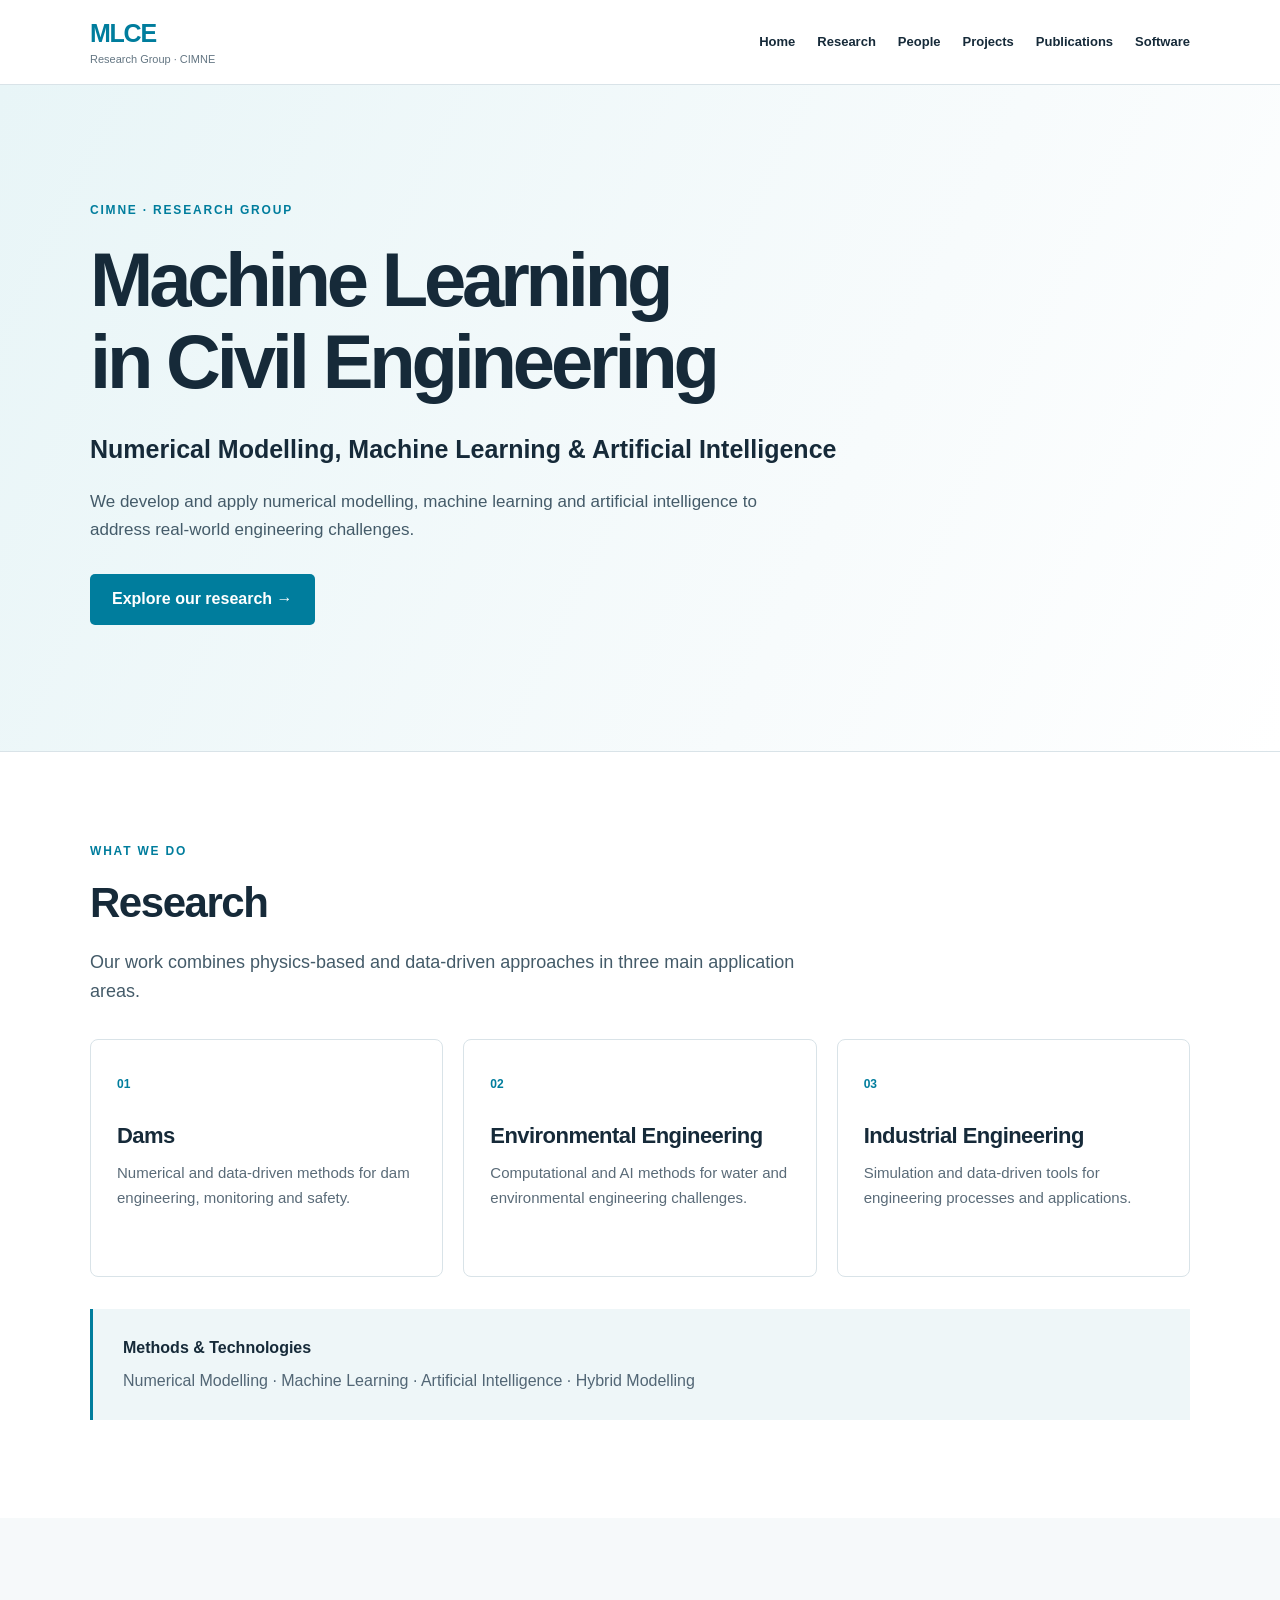
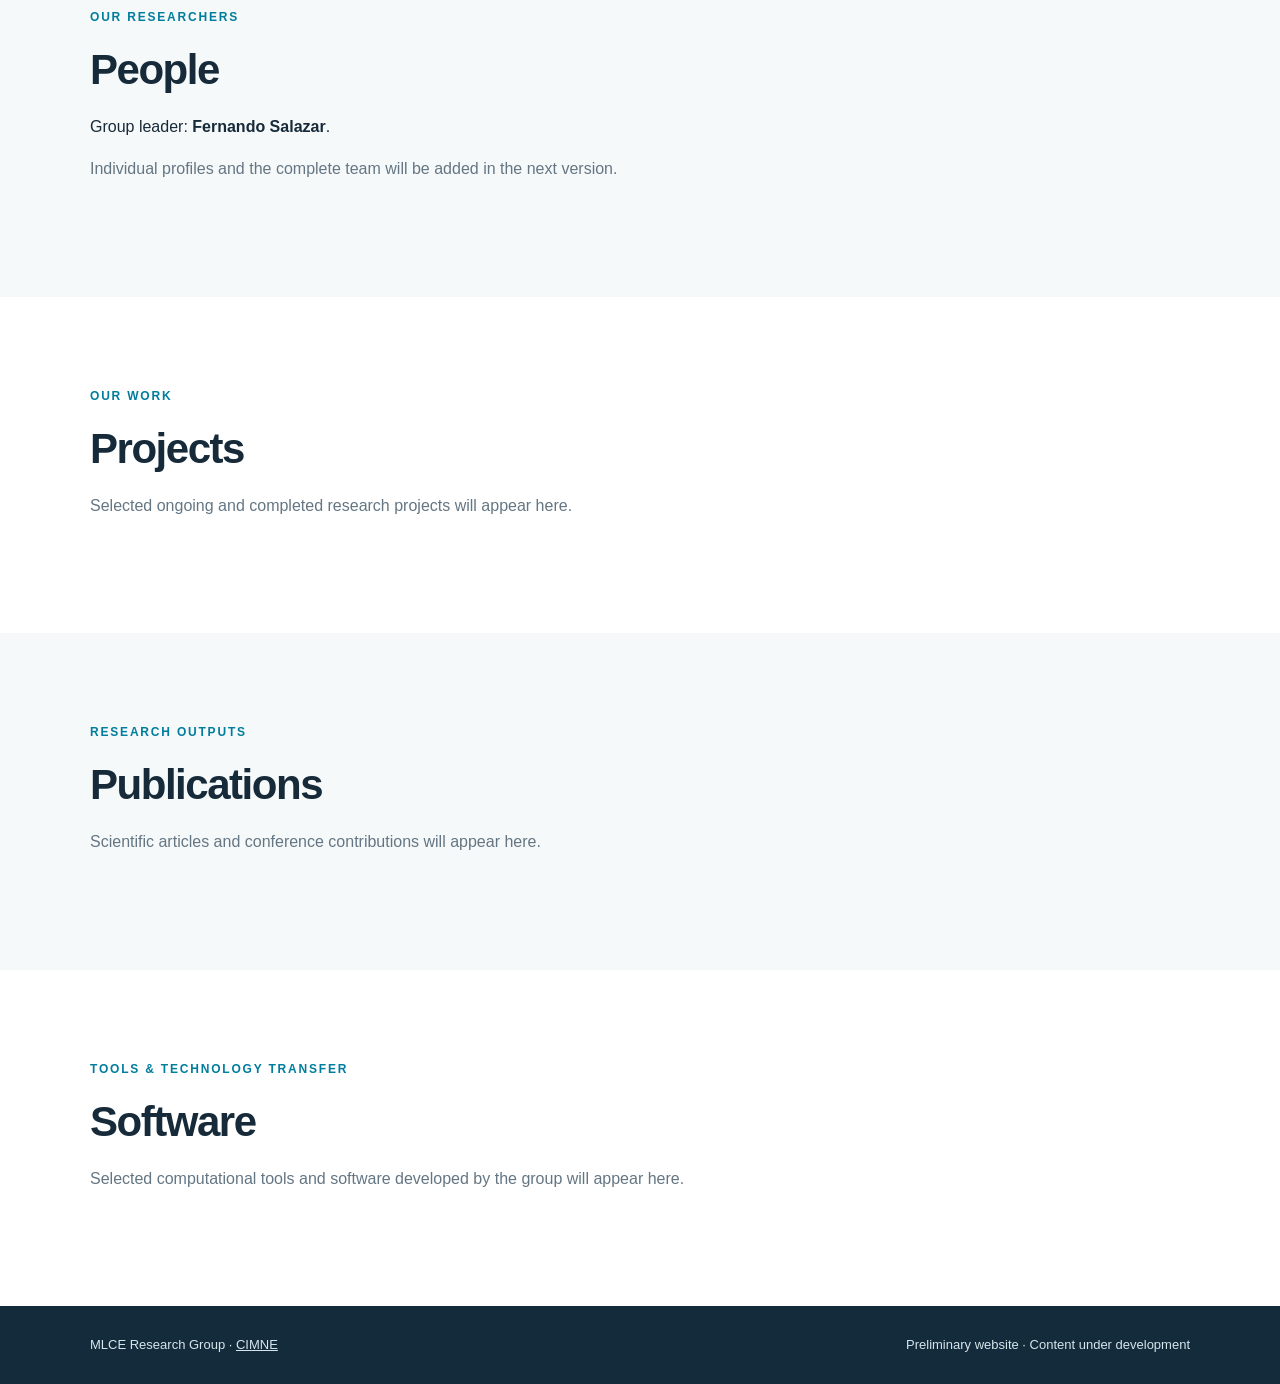
==== index.html @ 53f0e058 "Add files via upload" ====
<!DOCTYPE html>
<html lang="en">
<head>
  <meta charset="UTF-8">
  <meta name="viewport" content="width=device-width, initial-scale=1">
  <meta name="description" content="Machine Learning in Civil Engineering (MLCE) research group at CIMNE. Numerical Modelling, Machine Learning & Artificial Intelligence.">
  <title>MLCE | CIMNE Research Group</title>
  <link rel="stylesheet" href="styles.css">
</head>
<body>
  <header class="site-header">
    <div class="container header-inner">
      <a href="#home" class="brand" aria-label="MLCE home"><span class="brand-mark">MLCE</span><span class="brand-affiliation">Research Group · CIMNE</span></a>
      <nav aria-label="Main navigation">
        <a href="#home">Home</a><a href="#research">Research</a><a href="#people">People</a><a href="#projects">Projects</a><a href="#publications">Publications</a><a href="#software">Software</a>
      </nav>
    </div>
  </header>
  <main>
    <section class="hero" id="home">
      <div class="container">
        <p class="eyebrow">CIMNE · Research Group</p>
        <h1>Machine Learning<br>in Civil Engineering</h1>
        <p class="subtitle">Numerical Modelling, Machine Learning &amp; Artificial Intelligence</p>
        <p class="hero-description">We develop and apply numerical modelling, machine learning and artificial intelligence to address real-world engineering challenges.</p>
        <a class="cta" href="#research">Explore our research <span aria-hidden="true">→</span></a>
      </div>
    </section>
    <section id="research" class="section container">
      <p class="eyebrow">What we do</p>
      <h2>Research</h2>
      <p class="intro">Our work combines physics-based and data-driven approaches in three main application areas.</p>
      <div class="cards">
        <article class="card"><span class="card-number">01</span><h3>Dams</h3><p>Numerical and data-driven methods for dam engineering, monitoring and safety.</p></article>
        <article class="card"><span class="card-number">02</span><h3>Environmental Engineering</h3><p>Computational and AI methods for water and environmental engineering challenges.</p></article>
        <article class="card"><span class="card-number">03</span><h3>Industrial Engineering</h3><p>Simulation and data-driven tools for engineering processes and applications.</p></article>
      </div>
      <div class="methods"><strong>Methods &amp; Technologies</strong><p>Numerical Modelling · Machine Learning · Artificial Intelligence · Hybrid Modelling</p></div>
    </section>
    <section id="people" class="section section-alt"><div class="container"><p class="eyebrow">Our researchers</p><h2>People</h2><p>Group leader: <strong>Fernando Salazar</strong>.</p><p class="muted">Individual profiles and the complete team will be added in the next version.</p></div></section>
    <section id="projects" class="section container"><p class="eyebrow">Our work</p><h2>Projects</h2><p class="muted">Selected ongoing and completed research projects will appear here.</p></section>
    <section id="publications" class="section section-alt"><div class="container"><p class="eyebrow">Research outputs</p><h2>Publications</h2><p class="muted">Scientific articles and conference contributions will appear here.</p></div></section>
    <section id="software" class="section container"><p class="eyebrow">Tools &amp; technology transfer</p><h2>Software</h2><p class="muted">Selected computational tools and software developed by the group will appear here.</p></section>
  </main>
  <footer class="footer"><div class="container footer-inner"><span>MLCE Research Group · <a href="https://cimne.com/" target="_blank" rel="noopener noreferrer">CIMNE</a></span><span>Preliminary website · Content under development</span></div></footer>
</body>
</html>
---- styles.css ----
:root{--ink:#162a39;--muted:#647683;--blue:#007d9d;--pale:#eef6f8;--line:#d9e3e8;--max:1100px}*{box-sizing:border-box}html{scroll-behavior:smooth}body{margin:0;font-family:Inter,Arial,Helvetica,sans-serif;line-height:1.65;color:var(--ink);background:#fff}a{color:inherit}.container{width:min(var(--max),calc(100% - 48px));margin:auto}.site-header{background:white;border-bottom:1px solid var(--line);position:sticky;top:0;z-index:10}.header-inner{min-height:84px;display:flex;align-items:center;justify-content:space-between;gap:26px}.brand{text-decoration:none;display:flex;flex-direction:column;line-height:1.2}.brand-mark{font-size:25px;font-weight:800;letter-spacing:-.05em;color:var(--blue)}.brand-affiliation{font-size:11px;color:var(--muted);margin-top:5px}nav{display:flex;flex-wrap:wrap;gap:22px}nav a{text-decoration:none;font-weight:600;font-size:13px}nav a:hover,.footer a:hover{color:var(--blue)}.hero{padding:116px 0 126px;background:linear-gradient(115deg,#e8f5f7 0%,#f7fbfc 65%,#fff 100%);border-bottom:1px solid var(--line)}.eyebrow{font-size:12px;letter-spacing:.15em;text-transform:uppercase;font-weight:800;color:var(--blue);margin:0 0 18px}.hero h1{font-size:clamp(40px,6vw,76px);line-height:1.08;letter-spacing:-.055em;max-width:850px;margin:0 0 26px}.subtitle{font-size:clamp(19px,2.5vw,25px);font-weight:650;max-width:900px;margin:0 0 18px}.hero-description{color:#445b69;font-size:17px;max-width:720px;margin:0 0 30px}.cta{display:inline-block;color:white;background:var(--blue);padding:12px 22px;border-radius:5px;text-decoration:none;font-weight:700}.cta:hover{background:#00637d}.section{padding-top:90px;padding-bottom:98px;scroll-margin-top:90px}.section-alt{background:#f6f9fa;scroll-margin-top:90px}.section h2{font-size:clamp(30px,4vw,42px);line-height:1.15;letter-spacing:-.035em;margin:0 0 20px}.intro{max-width:720px;font-size:18px;color:#445b69;margin-bottom:32px}.cards{display:grid;grid-template-columns:repeat(3,minmax(0,1fr));gap:20px}.card{border:1px solid var(--line);border-radius:8px;padding:30px 26px;background:#fff;min-height:238px}.card-number{font-weight:750;font-size:12px;color:var(--blue)}.card h3{font-size:22px;letter-spacing:-.025em;line-height:1.2;margin:26px 0 12px}.card p{font-size:15px;color:#5a6b78;margin:0}.methods{padding:26px 30px;background:var(--pale);border-left:3px solid var(--blue);margin-top:32px}.methods p{color:#526675;margin:6px 0 0}.muted{color:var(--muted)}.footer{background:#142b3b;color:#d5e5ec;padding:28px 0;font-size:13px}.footer-inner{display:flex;justify-content:space-between;gap:15px;flex-wrap:wrap}.footer a{color:inherit}@media(max-width:760px){.header-inner{padding:15px 0;align-items:flex-start;flex-direction:column}nav{gap:12px 18px}.hero{padding:80px 0}.cards{grid-template-columns:1fr}.card{min-height:auto}.section{padding-top:70px;padding-bottom:75px}}
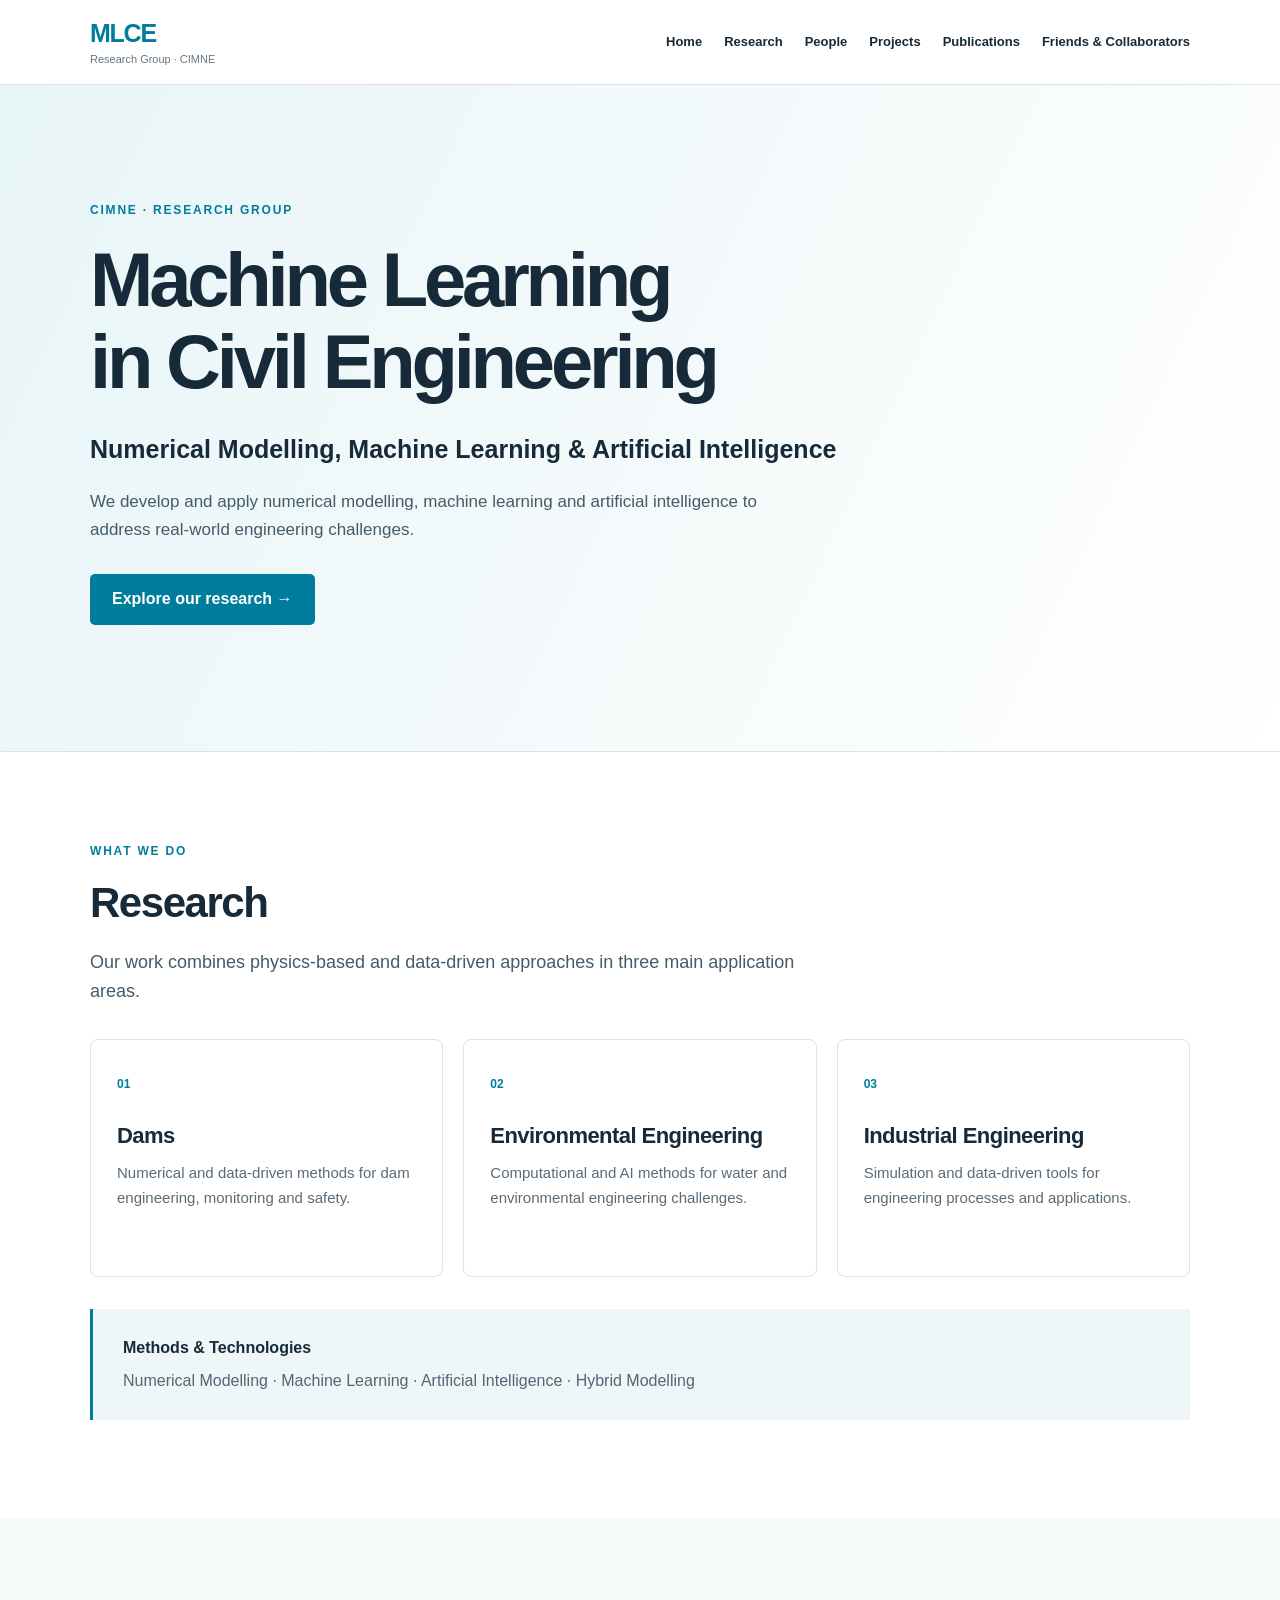
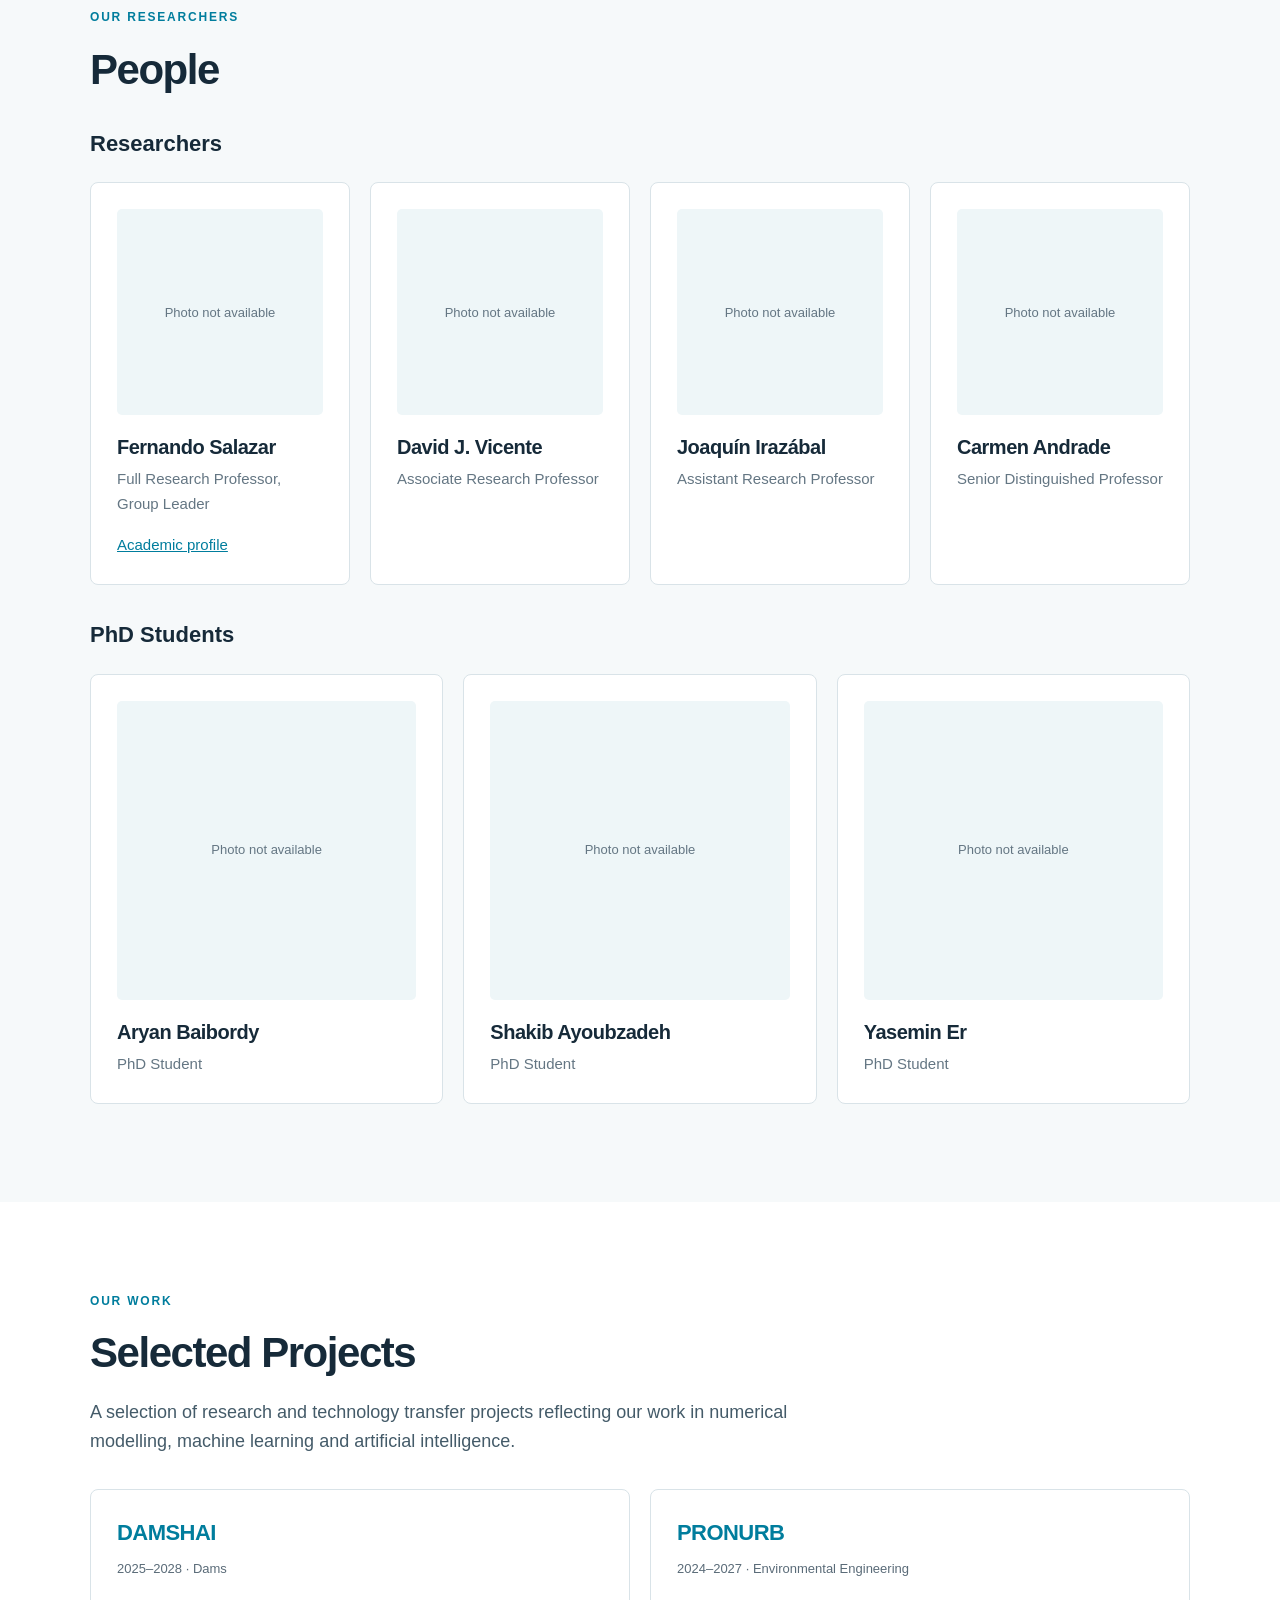
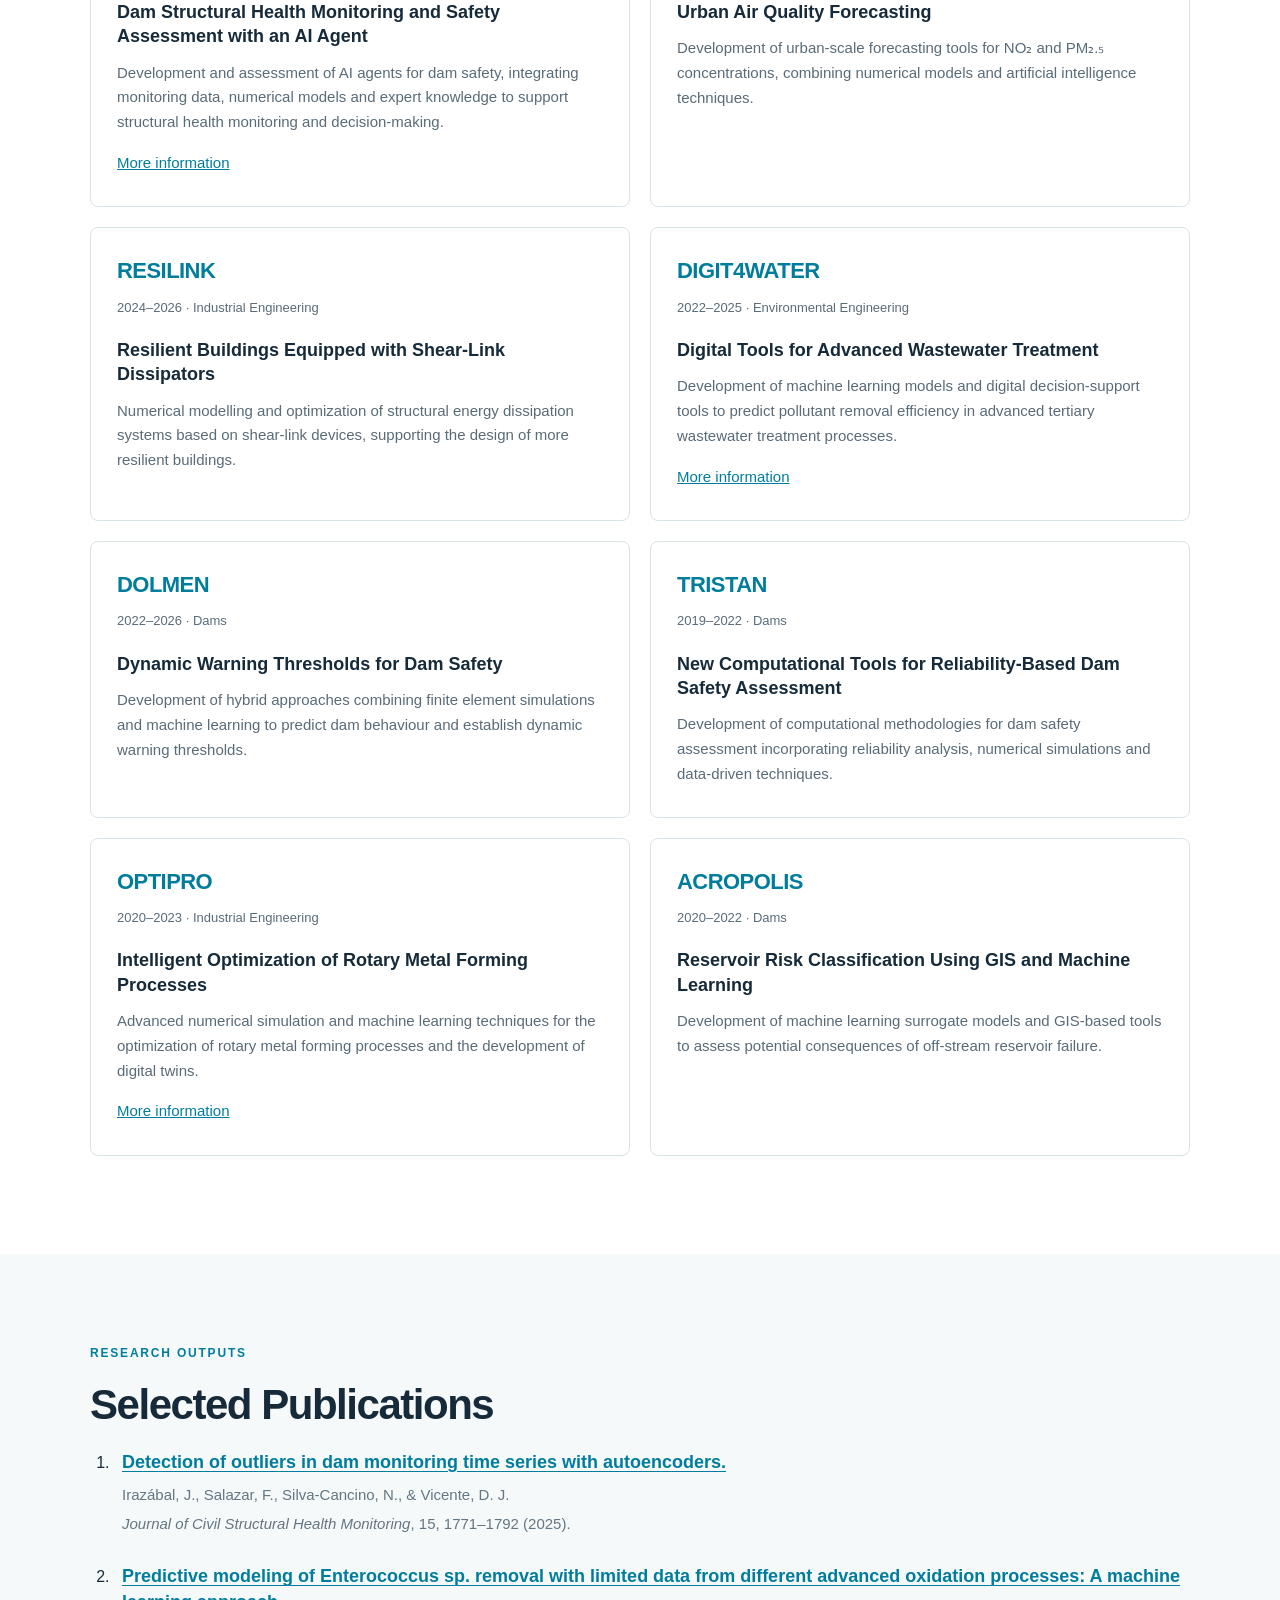
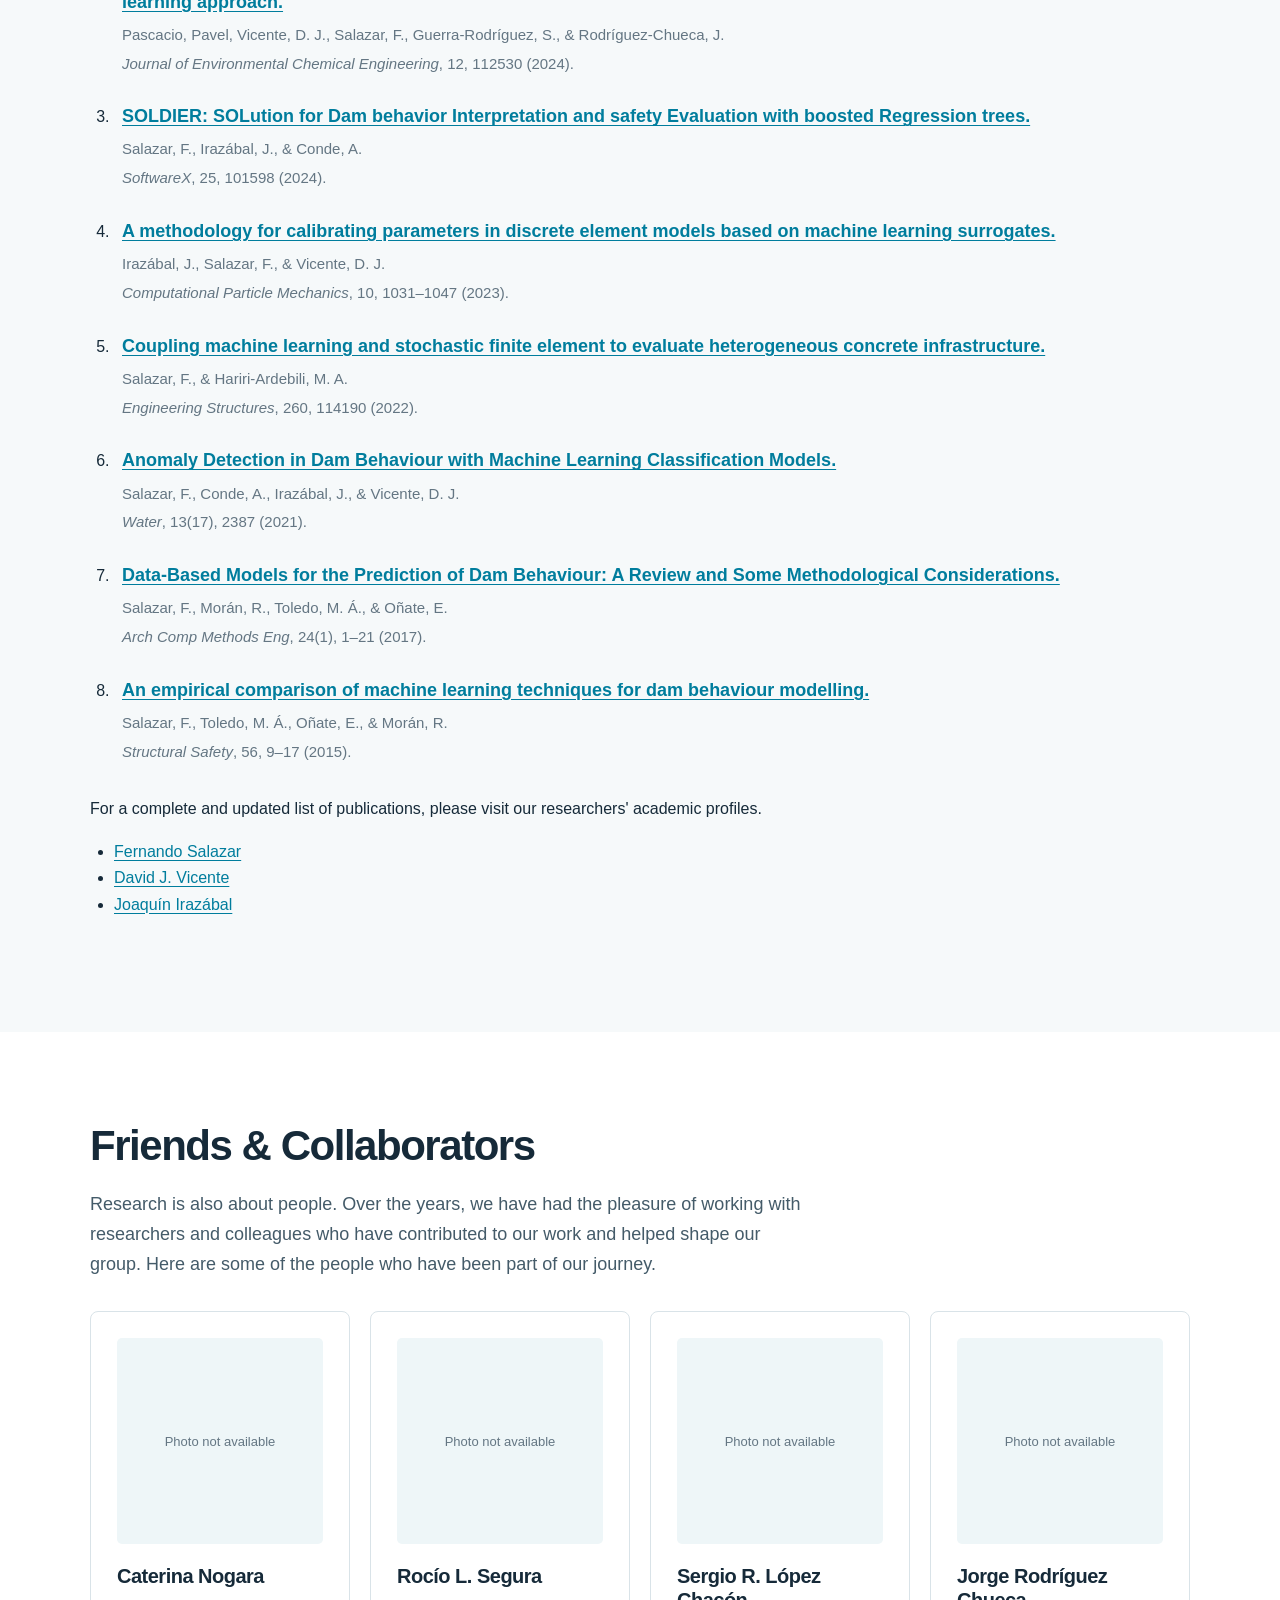
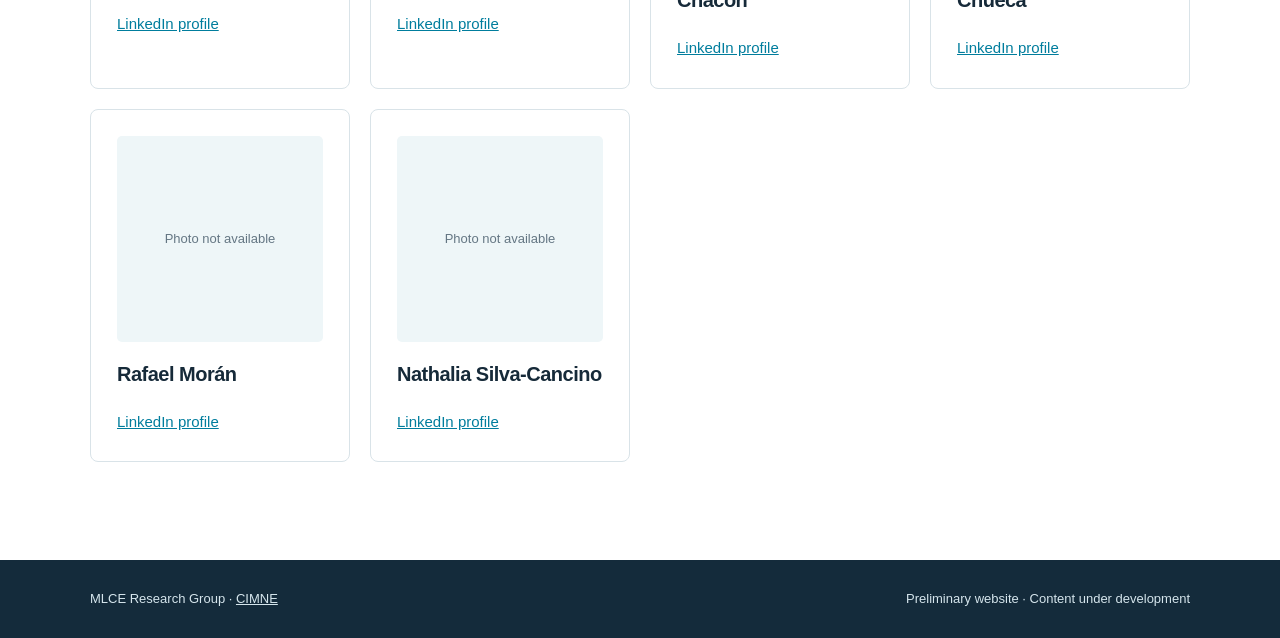
==== commit 1aca736d: "Update MLCE website content and accessibility" ====
--- a/index.html
+++ b/index.html
@@ -1,47 +1,270 @@
 <!DOCTYPE html>
 <html lang="en">
-<head>
-  <meta charset="UTF-8">
-  <meta name="viewport" content="width=device-width, initial-scale=1">
-  <meta name="description" content="Machine Learning in Civil Engineering (MLCE) research group at CIMNE. Numerical Modelling, Machine Learning & Artificial Intelligence.">
-  <title>MLCE | CIMNE Research Group</title>
-  <link rel="stylesheet" href="styles.css">
-</head>
-<body>
-  <header class="site-header">
-    <div class="container header-inner">
-      <a href="#home" class="brand" aria-label="MLCE home"><span class="brand-mark">MLCE</span><span class="brand-affiliation">Research Group · CIMNE</span></a>
-      <nav aria-label="Main navigation">
-        <a href="#home">Home</a><a href="#research">Research</a><a href="#people">People</a><a href="#projects">Projects</a><a href="#publications">Publications</a><a href="#software">Software</a>
-      </nav>
-    </div>
-  </header>
-  <main>
-    <section class="hero" id="home">
-      <div class="container">
-        <p class="eyebrow">CIMNE · Research Group</p>
-        <h1>Machine Learning<br>in Civil Engineering</h1>
-        <p class="subtitle">Numerical Modelling, Machine Learning &amp; Artificial Intelligence</p>
-        <p class="hero-description">We develop and apply numerical modelling, machine learning and artificial intelligence to address real-world engineering challenges.</p>
-        <a class="cta" href="#research">Explore our research <span aria-hidden="true">→</span></a>
+  <head>
+    <meta charset="UTF-8">
+    <meta name="viewport" content="width=device-width, initial-scale=1">
+    <meta name="description" content="Machine Learning in Civil Engineering (MLCE) research group at CIMNE. Numerical Modelling, Machine Learning & Artificial Intelligence.">
+    <title>MLCE | CIMNE Research Group</title>
+    <link rel="stylesheet" href="styles.css">
+  </head>
+  <body>
+    <a class="skip-link" href="#main-content">Skip to content</a>
+    <header class="site-header">
+      <div class="container header-inner">
+        <a href="#home" class="brand" aria-label="MLCE home">
+          <span class="brand-mark">MLCE</span>
+          <span class="brand-affiliation">Research Group · CIMNE</span></a>
+        <nav aria-label="Main navigation">
+          <a href="#home">Home</a>
+          <a href="#research">Research</a>
+          <a href="#people">People</a>
+          <a href="#projects">Projects</a>
+          <a href="#publications">Publications</a>
+          <a href="#friends">Friends &amp; Collaborators</a>
+        </nav>
       </div>
-    </section>
-    <section id="research" class="section container">
-      <p class="eyebrow">What we do</p>
-      <h2>Research</h2>
-      <p class="intro">Our work combines physics-based and data-driven approaches in three main application areas.</p>
-      <div class="cards">
-        <article class="card"><span class="card-number">01</span><h3>Dams</h3><p>Numerical and data-driven methods for dam engineering, monitoring and safety.</p></article>
-        <article class="card"><span class="card-number">02</span><h3>Environmental Engineering</h3><p>Computational and AI methods for water and environmental engineering challenges.</p></article>
-        <article class="card"><span class="card-number">03</span><h3>Industrial Engineering</h3><p>Simulation and data-driven tools for engineering processes and applications.</p></article>
+    </header>
+    <main id="main-content" tabindex="-1">
+      <section class="hero" id="home">
+        <div class="container">
+          <p class="eyebrow">CIMNE · Research Group</p>
+          <h1>Machine Learning<br>in Civil Engineering</h1>
+          <p class="subtitle">Numerical Modelling, Machine Learning &amp; Artificial Intelligence</p>
+          <p class="hero-description">We develop and apply numerical modelling, machine learning and artificial intelligence to address real-world engineering challenges.</p>
+          <a class="cta" href="#research">Explore our research <span aria-hidden="true">→</span></a>
+        </div>
+      </section>
+      <section id="research" class="section container">
+        <p class="eyebrow">What we do</p>
+        <h2>Research</h2>
+        <p class="intro">Our work combines physics-based and data-driven approaches in three main application areas.</p>
+        <div class="cards">
+          <article class="card">
+            <span class="card-number">01</span>
+            <h3>Dams</h3>
+            <p>Numerical and data-driven methods for dam engineering, monitoring and safety.</p>
+          </article>
+          <article class="card">
+            <span class="card-number">02</span>
+            <h3>Environmental Engineering</h3>
+            <p>Computational and AI methods for water and environmental engineering challenges.</p>
+          </article>
+          <article class="card">
+            <span class="card-number">03</span>
+            <h3>Industrial Engineering</h3>
+            <p>Simulation and data-driven tools for engineering processes and applications.</p>
+          </article>
+        </div>
+        <div class="methods">
+          <strong>Methods &amp; Technologies</strong>
+          <p>Numerical Modelling · Machine Learning · Artificial Intelligence · Hybrid Modelling</p>
+        </div>
+      </section>
+      <section id="people" class="section section-alt">
+        <div class="container">
+          <p class="eyebrow">Our researchers</p>
+          <h2>People</h2>
+          <h3 class="people-category">Researchers</h3>
+          <div class="people-grid">
+            <article class="person-card">
+              <div class="person-photo-placeholder">Photo not available</div>
+              <h4>Fernando Salazar</h4>
+              <p>Full Research Professor, Group Leader</p>
+              <a href="https://sites.google.com/view/fernando-salazar-gonzalez" aria-label="Fernando Salazar's academic profile">Academic profile</a>
+            </article>
+            <article class="person-card">
+              <div class="person-photo-placeholder">Photo not available</div>
+              <h4>David J. Vicente</h4>
+              <p>Associate Research Professor</p>
+            </article>
+            <article class="person-card">
+              <div class="person-photo-placeholder">Photo not available</div>
+              <h4>Joaquín Irazábal</h4>
+              <p>Assistant Research Professor</p>
+            </article>
+            <article class="person-card">
+              <div class="person-photo-placeholder">Photo not available</div>
+              <h4>Carmen Andrade</h4>
+              <p>Senior Distinguished Professor</p>
+            </article>
+          </div>
+
+          <h3 class="people-category">PhD Students</h3>
+          <div class="people-grid">
+            <article class="person-card">
+              <div class="person-photo-placeholder">Photo not available</div>
+              <h4>Aryan Baibordy</h4>
+              <p>PhD Student</p>
+            </article>
+            <article class="person-card">
+              <div class="person-photo-placeholder">Photo not available</div>
+              <h4>Shakib Ayoubzadeh</h4>
+              <p>PhD Student</p>
+            </article>
+            <article class="person-card">
+              <div class="person-photo-placeholder">Photo not available</div>
+              <h4>Yasemin Er</h4>
+              <p>PhD Student</p>
+            </article>
+          </div>
+        </div>
+      </section>
+      <section id="projects" class="section container">
+        <p class="eyebrow">Our work</p>
+        <h2>Selected Projects</h2>
+        <p class="intro">A selection of research and technology transfer projects reflecting our work in numerical modelling, machine learning and artificial intelligence.</p>
+        <div class="cards projects-grid">
+          <article class="card project-card">
+            <h3>DAMSHAI</h3>
+            <p class="project-meta">2025–2028 · Dams</p>
+            <h4>Dam Structural Health Monitoring and Safety Assessment with an AI Agent</h4>
+            <p>Development and assessment of AI agents for dam safety, integrating monitoring data, numerical models and expert knowledge to support structural health monitoring and decision-making.</p>
+            <a href="https://cimne.com/es/proyecto-damshai-ia-presas/" aria-label="More information about DAMSHAI">More information</a>
+          </article>
+          <article class="card project-card">
+            <h3>PRONURB</h3>
+            <p class="project-meta">2024–2027 · Environmental Engineering</p>
+            <h4>Urban Air Quality Forecasting</h4>
+            <p>Development of urban-scale forecasting tools for NO₂ and PM₂.₅ concentrations, combining numerical models and artificial intelligence techniques.</p>
+          </article>
+          <article class="card project-card">
+            <h3>RESILINK</h3>
+            <p class="project-meta">2024–2026 · Industrial Engineering</p>
+            <h4>Resilient Buildings Equipped with Shear-Link Dissipators</h4>
+            <p>Numerical modelling and optimization of structural energy dissipation systems based on shear-link devices, supporting the design of more resilient buildings.</p>
+          </article>
+          <article class="card project-card">
+            <h3>DIGIT4WATER</h3>
+            <p class="project-meta">2022–2025 · Environmental Engineering</p>
+            <h4>Digital Tools for Advanced Wastewater Treatment</h4>
+            <p>Development of machine learning models and digital decision-support tools to predict pollutant removal efficiency in advanced tertiary wastewater treatment processes.</p>
+            <a href="https://cimne.com/es/five-new-cimne-research-projects-in-ecological-transition-funded-by-the-spanish-government/" aria-label="More information about DIGIT4WATER">More information</a>
+          </article>
+          <article class="card project-card">
+            <h3>DOLMEN</h3>
+            <p class="project-meta">2022–2026 · Dams</p>
+            <h4>Dynamic Warning Thresholds for Dam Safety</h4>
+            <p>Development of hybrid approaches combining finite element simulations and machine learning to predict dam behaviour and establish dynamic warning thresholds.</p>
+          </article>
+          <article class="card project-card">
+            <h3>TRISTAN</h3>
+            <p class="project-meta">2019–2022 · Dams</p>
+            <h4>New Computational Tools for Reliability-Based Dam Safety Assessment</h4>
+            <p>Development of computational methodologies for dam safety assessment incorporating reliability analysis, numerical simulations and data-driven techniques.</p>
+          </article>
+          <article class="card project-card">
+            <h3>OPTIPRO</h3>
+            <p class="project-meta">2020–2023 · Industrial Engineering</p>
+            <h4>Intelligent Optimization of Rotary Metal Forming Processes</h4>
+            <p>Advanced numerical simulation and machine learning techniques for the optimization of rotary metal forming processes and the development of digital twins.</p>
+            <a href="https://cimne.com/research/research-clusters/structural-and-particle-mechanics/structural-mechanics/" aria-label="More information about OPTIPRO">More information</a>
+          </article>
+          <article class="card project-card">
+            <h3>ACROPOLIS</h3>
+            <p class="project-meta">2020–2022 · Dams</p>
+            <h4>Reservoir Risk Classification Using GIS and Machine Learning</h4>
+            <p>Development of machine learning surrogate models and GIS-based tools to assess potential consequences of off-stream reservoir failure.</p>
+          </article>
+        </div>
+      </section>
+      <section id="publications" class="section section-alt">
+        <div class="container">
+          <p class="eyebrow">Research outputs</p>
+          <h2>Selected Publications</h2>
+          <ol class="publications-list">
+            <li>
+              <h3><a href="https://doi.org/10.1007/s13349-025-00910-4">Detection of outliers in dam monitoring time series with autoencoders.</a></h3>
+              <p>Irazábal, J., Salazar, F., Silva-Cancino, N., &amp; Vicente, D. J.</p>
+              <p><cite>Journal of Civil Structural Health Monitoring</cite>, 15, 1771–1792 (2025).</p>
+            </li>
+            <li>
+              <h3><a href="https://doi.org/10.1016/j.jece.2024.112530">Predictive modeling of Enterococcus sp. removal with limited data from different advanced oxidation processes: A machine learning approach.</a></h3>
+              <p>Pascacio, Pavel, Vicente, D. J., Salazar, F., Guerra-Rodríguez, S., &amp; Rodríguez-Chueca, J.</p>
+              <p><cite>Journal of Environmental Chemical Engineering</cite>, 12, 112530 (2024).</p>
+            </li>
+            <li>
+              <h3><a href="https://doi.org/10.1016/j.softx.2023.101598">SOLDIER: SOLution for Dam behavior Interpretation and safety Evaluation with boosted Regression trees.</a></h3>
+              <p>Salazar, F., Irazábal, J., &amp; Conde, A.</p>
+              <p><cite>SoftwareX</cite>, 25, 101598 (2024).</p>
+            </li>
+            <li>
+              <h3><a href="https://doi.org/10.1007/s40571-022-00550-1">A methodology for calibrating parameters in discrete element models based on machine learning surrogates.</a></h3>
+              <p>Irazábal, J., Salazar, F., &amp; Vicente, D. J.</p>
+              <p><cite>Computational Particle Mechanics</cite>, 10, 1031–1047 (2023).</p>
+            </li>
+            <li>
+              <h3><a href="https://doi.org/10.1016/j.engstruct.2022.114190">Coupling machine learning and stochastic finite element to evaluate heterogeneous concrete infrastructure.</a></h3>
+              <p>Salazar, F., &amp; Hariri-Ardebili, M. A.</p>
+              <p><cite>Engineering Structures</cite>, 260, 114190 (2022).</p>
+            </li>
+            <li>
+              <h3><a href="https://doi.org/10.3390/w13172387">Anomaly Detection in Dam Behaviour with Machine Learning Classification Models.</a></h3>
+              <p>Salazar, F., Conde, A., Irazábal, J., &amp; Vicente, D. J.</p>
+              <p><cite>Water</cite>, 13(17), 2387 (2021).</p>
+            </li>
+            <li>
+              <h3><a href="https://doi.org/10.1007/s11831-015-9157-9">Data-Based Models for the Prediction of Dam Behaviour: A Review and Some Methodological Considerations.</a></h3>
+              <p>Salazar, F., Morán, R., Toledo, M. Á., &amp; Oñate, E.</p>
+              <p><cite>Arch Comp Methods Eng</cite>, 24(1), 1–21 (2017).</p>
+            </li>
+            <li>
+              <h3><a href="https://doi.org/10.1016/j.strusafe.2015.05.001">An empirical comparison of machine learning techniques for dam behaviour modelling.</a></h3>
+              <p>Salazar, F., Toledo, M. Á., Oñate, E., &amp; Morán, R.</p>
+              <p><cite>Structural Safety</cite>, 56, 9–17 (2015).</p>
+            </li>
+          </ol>
+          <div class="publication-profiles">
+            <p>For a complete and updated list of publications, please visit our researchers' academic profiles.</p>
+            <ul>
+              <li><a href="https://sites.google.com/view/fernando-salazar-gonzalez">Fernando Salazar</a></li>
+              <li><a href="https://scholar.google.es/citations?user=nQSCQOwAAAAJ">David J. Vicente</a></li>
+              <li><a href="https://scholar.google.es/citations?user=T08dTR4AAAAJ">Joaquín Irazábal</a></li>
+            </ul>
+          </div>
+        </div>
+      </section>
+      <section id="friends" class="section container">
+        <h2>Friends &amp; Collaborators</h2>
+        <p class="intro">Research is also about people. Over the years, we have had the pleasure of working with researchers and colleagues who have contributed to our work and helped shape our group. Here are some of the people who have been part of our journey.</p>
+        <div class="people-grid">
+          <article class="person-card">
+            <div class="person-photo-placeholder">Photo not available</div>
+            <h3>Caterina Nogara</h3>
+            <a href="https://www.linkedin.com/in/caterina-nogara/" aria-label="LinkedIn profile of Caterina Nogara">LinkedIn profile</a>
+          </article>
+          <article class="person-card">
+            <div class="person-photo-placeholder">Photo not available</div>
+            <h3>Rocío L. Segura</h3>
+            <a href="https://www.linkedin.com/in/rocio-lilen-segura-9433b287/" aria-label="LinkedIn profile of Rocío L. Segura">LinkedIn profile</a>
+          </article>
+          <article class="person-card">
+            <div class="person-photo-placeholder">Photo not available</div>
+            <h3>Sergio R. López Chacón</h3>
+            <a href="https://www.linkedin.com/in/sergiolopezchacon/?isSelfProfile=false" aria-label="LinkedIn profile of Sergio R. López Chacón">LinkedIn profile</a>
+          </article>
+          <article class="person-card">
+            <div class="person-photo-placeholder">Photo not available</div>
+            <h3>Jorge Rodríguez Chueca</h3>
+            <a href="https://www.linkedin.com/in/jorge-rodr%C3%ADguez-chueca-48218866/" aria-label="LinkedIn profile of Jorge Rodríguez Chueca">LinkedIn profile</a>
+          </article>
+          <article class="person-card">
+            <div class="person-photo-placeholder">Photo not available</div>
+            <h3>Rafael Morán</h3>
+            <a href="https://www.linkedin.com/in/rafamoran/" aria-label="LinkedIn profile of Rafael Morán">LinkedIn profile</a>
+          </article>
+          <article class="person-card">
+            <div class="person-photo-placeholder">Photo not available</div>
+            <h3>Nathalia Silva-Cancino</h3>
+            <a href="https://www.linkedin.com/in/nathalia-silvac992/" aria-label="LinkedIn profile of Nathalia Silva-Cancino">LinkedIn profile</a>
+          </article>
+        </div>
+      </section>
+    </main>
+    <footer class="footer">
+      <div class="container footer-inner">
+        <span>MLCE Research Group · <a href="https://cimne.com/" target="_blank" rel="noopener noreferrer">CIMNE</a></span>
+        <span>Preliminary website · Content under development</span>
       </div>
-      <div class="methods"><strong>Methods &amp; Technologies</strong><p>Numerical Modelling · Machine Learning · Artificial Intelligence · Hybrid Modelling</p></div>
-    </section>
-    <section id="people" class="section section-alt"><div class="container"><p class="eyebrow">Our researchers</p><h2>People</h2><p>Group leader: <strong>Fernando Salazar</strong>.</p><p class="muted">Individual profiles and the complete team will be added in the next version.</p></div></section>
-    <section id="projects" class="section container"><p class="eyebrow">Our work</p><h2>Projects</h2><p class="muted">Selected ongoing and completed research projects will appear here.</p></section>
-    <section id="publications" class="section section-alt"><div class="container"><p class="eyebrow">Research outputs</p><h2>Publications</h2><p class="muted">Scientific articles and conference contributions will appear here.</p></div></section>
-    <section id="software" class="section container"><p class="eyebrow">Tools &amp; technology transfer</p><h2>Software</h2><p class="muted">Selected computational tools and software developed by the group will appear here.</p></section>
-  </main>
-  <footer class="footer"><div class="container footer-inner"><span>MLCE Research Group · <a href="https://cimne.com/" target="_blank" rel="noopener noreferrer">CIMNE</a></span><span>Preliminary website · Content under development</span></div></footer>
-</body>
+    </footer>
+  </body>
 </html>
--- a/styles.css
+++ b/styles.css
@@ -1 +1,437 @@
-:root{--ink:#162a39;--muted:#647683;--blue:#007d9d;--pale:#eef6f8;--line:#d9e3e8;--max:1100px}*{box-sizing:border-box}html{scroll-behavior:smooth}body{margin:0;font-family:Inter,Arial,Helvetica,sans-serif;line-height:1.65;color:var(--ink);background:#fff}a{color:inherit}.container{width:min(var(--max),calc(100% - 48px));margin:auto}.site-header{background:white;border-bottom:1px solid var(--line);position:sticky;top:0;z-index:10}.header-inner{min-height:84px;display:flex;align-items:center;justify-content:space-between;gap:26px}.brand{text-decoration:none;display:flex;flex-direction:column;line-height:1.2}.brand-mark{font-size:25px;font-weight:800;letter-spacing:-.05em;color:var(--blue)}.brand-affiliation{font-size:11px;color:var(--muted);margin-top:5px}nav{display:flex;flex-wrap:wrap;gap:22px}nav a{text-decoration:none;font-weight:600;font-size:13px}nav a:hover,.footer a:hover{color:var(--blue)}.hero{padding:116px 0 126px;background:linear-gradient(115deg,#e8f5f7 0%,#f7fbfc 65%,#fff 100%);border-bottom:1px solid var(--line)}.eyebrow{font-size:12px;letter-spacing:.15em;text-transform:uppercase;font-weight:800;color:var(--blue);margin:0 0 18px}.hero h1{font-size:clamp(40px,6vw,76px);line-height:1.08;letter-spacing:-.055em;max-width:850px;margin:0 0 26px}.subtitle{font-size:clamp(19px,2.5vw,25px);font-weight:650;max-width:900px;margin:0 0 18px}.hero-description{color:#445b69;font-size:17px;max-width:720px;margin:0 0 30px}.cta{display:inline-block;color:white;background:var(--blue);padding:12px 22px;border-radius:5px;text-decoration:none;font-weight:700}.cta:hover{background:#00637d}.section{padding-top:90px;padding-bottom:98px;scroll-margin-top:90px}.section-alt{background:#f6f9fa;scroll-margin-top:90px}.section h2{font-size:clamp(30px,4vw,42px);line-height:1.15;letter-spacing:-.035em;margin:0 0 20px}.intro{max-width:720px;font-size:18px;color:#445b69;margin-bottom:32px}.cards{display:grid;grid-template-columns:repeat(3,minmax(0,1fr));gap:20px}.card{border:1px solid var(--line);border-radius:8px;padding:30px 26px;background:#fff;min-height:238px}.card-number{font-weight:750;font-size:12px;color:var(--blue)}.card h3{font-size:22px;letter-spacing:-.025em;line-height:1.2;margin:26px 0 12px}.card p{font-size:15px;color:#5a6b78;margin:0}.methods{padding:26px 30px;background:var(--pale);border-left:3px solid var(--blue);margin-top:32px}.methods p{color:#526675;margin:6px 0 0}.muted{color:var(--muted)}.footer{background:#142b3b;color:#d5e5ec;padding:28px 0;font-size:13px}.footer-inner{display:flex;justify-content:space-between;gap:15px;flex-wrap:wrap}.footer a{color:inherit}@media(max-width:760px){.header-inner{padding:15px 0;align-items:flex-start;flex-direction:column}nav{gap:12px 18px}.hero{padding:80px 0}.cards{grid-template-columns:1fr}.card{min-height:auto}.section{padding-top:70px;padding-bottom:75px}}
+:root {
+  --ink: #162a39;
+  --muted: #647683;
+  --blue: #007d9d;
+  --pale: #eef6f8;
+  --line: #d9e3e8;
+  --max: 1100px;
+  --anchor-offset: 90px;
+}
+
+* {
+  box-sizing: border-box;
+}
+
+html {
+  scroll-behavior: smooth;
+}
+
+/* Keep fragment targets clear of the sticky header at each breakpoint. */
+main[id],
+section[id] {
+  scroll-margin-top: var(--anchor-offset);
+}
+
+body {
+  margin: 0;
+  font-family: Inter, Arial, Helvetica, sans-serif;
+  line-height: 1.65;
+  color: var(--ink);
+  background: #fff;
+}
+
+a {
+  color: inherit;
+}
+
+.container {
+  width: min(var(--max), calc(100% - 48px));
+  margin: auto;
+}
+
+.site-header {
+  background: white;
+  border-bottom: 1px solid var(--line);
+  position: sticky;
+  top: 0;
+  z-index: 10;
+}
+
+.header-inner {
+  min-height: 84px;
+  display: flex;
+  align-items: center;
+  justify-content: space-between;
+  gap: 26px;
+}
+
+.brand {
+  text-decoration: none;
+  display: flex;
+  flex-direction: column;
+  line-height: 1.2;
+}
+
+.brand-mark {
+  font-size: 25px;
+  font-weight: 800;
+  letter-spacing: -.05em;
+  color: var(--blue);
+}
+
+.brand-affiliation {
+  font-size: 11px;
+  color: var(--muted);
+  margin-top: 5px;
+}
+
+nav {
+  display: flex;
+  flex-wrap: wrap;
+  gap: 22px;
+}
+
+nav a {
+  text-decoration: none;
+  font-weight: 600;
+  font-size: 13px;
+}
+
+nav a:hover,
+.footer a:hover {
+  color: var(--blue);
+}
+
+.hero {
+  padding: 116px 0 126px;
+  background: linear-gradient(115deg, #e8f5f7 0%, #f7fbfc 65%, #fff 100%);
+  border-bottom: 1px solid var(--line);
+}
+
+.eyebrow {
+  font-size: 12px;
+  letter-spacing: .15em;
+  text-transform: uppercase;
+  font-weight: 800;
+  color: var(--blue);
+  margin: 0 0 18px;
+}
+
+.hero h1 {
+  font-size: clamp(40px, 6vw, 76px);
+  line-height: 1.08;
+  letter-spacing: -.055em;
+  max-width: 850px;
+  margin: 0 0 26px;
+}
+
+.subtitle {
+  font-size: clamp(19px, 2.5vw, 25px);
+  font-weight: 650;
+  max-width: 900px;
+  margin: 0 0 18px;
+}
+
+.hero-description {
+  color: #445b69;
+  font-size: 17px;
+  max-width: 720px;
+  margin: 0 0 30px;
+}
+
+.cta {
+  display: inline-block;
+  color: white;
+  background: var(--blue);
+  padding: 12px 22px;
+  border-radius: 5px;
+  text-decoration: none;
+  font-weight: 700;
+}
+
+.cta:hover {
+  background: #00637d;
+}
+
+.section {
+  padding-top: 90px;
+  padding-bottom: 98px;
+}
+
+.section-alt {
+  background: #f6f9fa;
+}
+
+.section h2 {
+  font-size: clamp(30px, 4vw, 42px);
+  line-height: 1.15;
+  letter-spacing: -.035em;
+  margin: 0 0 20px;
+}
+
+.intro {
+  max-width: 720px;
+  font-size: 18px;
+  color: #445b69;
+  margin-bottom: 32px;
+}
+
+.cards {
+  display: grid;
+  grid-template-columns: repeat(3, minmax(0, 1fr));
+  gap: 20px;
+}
+
+.card {
+  border: 1px solid var(--line);
+  border-radius: 8px;
+  padding: 30px 26px;
+  background: #fff;
+  min-height: 238px;
+}
+
+.card-number {
+  font-weight: 750;
+  font-size: 12px;
+  color: var(--blue);
+}
+
+.card h3 {
+  font-size: 22px;
+  letter-spacing: -.025em;
+  line-height: 1.2;
+  margin: 26px 0 12px;
+}
+
+.card p {
+  font-size: 15px;
+  color: #5a6b78;
+  margin: 0;
+}
+
+.methods {
+  padding: 26px 30px;
+  background: var(--pale);
+  border-left: 3px solid var(--blue);
+  margin-top: 32px;
+}
+
+.methods p {
+  color: #526675;
+  margin: 6px 0 0;
+}
+
+.muted {
+  color: var(--muted);
+}
+
+/* People: shared card layout for researchers and PhD students. */
+.people-category {
+  margin: 32px 0 20px;
+  font-size: 22px;
+}
+
+.people-grid {
+  display: grid;
+  grid-template-columns: repeat(auto-fit, minmax(min(100%, 230px), 1fr));
+  gap: 20px;
+}
+
+.person-card {
+  padding: 26px;
+  border: 1px solid var(--line);
+  border-radius: 8px;
+  background: #fff;
+  overflow-wrap: anywhere;
+}
+
+.person-photo-placeholder {
+  display: flex;
+  align-items: center;
+  justify-content: center;
+  aspect-ratio: 1;
+  border-radius: 5px;
+  background: var(--pale);
+  color: var(--muted);
+  font-size: 13px;
+}
+
+.person-card h3,
+.person-card h4 {
+  margin: 20px 0 8px;
+  font-size: 20px;
+  line-height: 1.2;
+  letter-spacing: -.025em;
+}
+
+.person-card p {
+  margin: 0;
+  color: var(--muted);
+  font-size: 15px;
+}
+
+.person-card a {
+  display: inline-block;
+  margin-top: 16px;
+  color: var(--blue);
+  font-size: 15px;
+}
+
+.person-card a:focus-visible {
+  outline: 2px solid var(--blue);
+  outline-offset: 3px;
+}
+
+/* Projects reuse the shared card styles and mobile grid breakpoint. */
+.projects-grid {
+  grid-template-columns: repeat(2, minmax(0, 1fr));
+}
+
+.project-card {
+  overflow-wrap: anywhere;
+}
+
+.project-card h3 {
+  margin-top: 0;
+  color: var(--blue);
+}
+
+.project-card .project-meta {
+  font-size: 13px;
+}
+
+.project-card h4 {
+  margin: 20px 0 12px;
+  font-size: 18px;
+  line-height: 1.35;
+}
+
+.project-card a {
+  display: inline-block;
+  margin-top: 16px;
+  color: var(--blue);
+  font-size: 15px;
+}
+
+.project-card a:focus-visible {
+  outline: 2px solid var(--blue);
+  outline-offset: 3px;
+}
+
+/* Publications remain a single, naturally wrapping list at every width. */
+.publications-list {
+  margin: 0;
+  padding-left: 24px;
+  overflow-wrap: anywhere;
+}
+
+.publications-list li {
+  padding-left: 8px;
+  margin-bottom: 28px;
+}
+
+.publications-list h3 {
+  margin: 0 0 8px;
+  font-size: 18px;
+  line-height: 1.4;
+}
+
+.publications-list p {
+  margin: 4px 0;
+  color: var(--muted);
+  font-size: 15px;
+}
+
+.publications-list a,
+.publication-profiles a {
+  color: var(--blue);
+  text-underline-offset: 3px;
+}
+
+.publications-list a:focus-visible,
+.publication-profiles a:focus-visible {
+  outline: 2px solid var(--blue);
+  outline-offset: 3px;
+}
+
+.publication-profiles {
+  margin-top: 32px;
+  overflow-wrap: anywhere;
+}
+
+.publication-profiles ul {
+  padding-left: 24px;
+}
+
+.footer {
+  background: #142b3b;
+  color: #d5e5ec;
+  padding: 28px 0;
+  font-size: 13px;
+}
+
+.footer-inner {
+  display: flex;
+  justify-content: space-between;
+  gap: 15px;
+  flex-wrap: wrap;
+}
+
+.footer a {
+  color: inherit;
+}
+
+@media (max-width: 760px) {
+  :root {
+    --anchor-offset: 180px;
+  }
+
+  .header-inner {
+    padding: 15px 0;
+    align-items: flex-start;
+    flex-direction: column;
+  }
+
+  nav {
+    gap: 12px 18px;
+  }
+
+  .hero {
+    padding: 80px 0;
+  }
+
+  .cards {
+    grid-template-columns: 1fr;
+  }
+
+  .card {
+    min-height: auto;
+  }
+
+  .section {
+    padding-top: 70px;
+    padding-bottom: 75px;
+  }
+}
+
+/* Allow extra space when the mobile navigation wraps onto more lines. */
+@media (max-width: 360px) {
+  :root {
+    --anchor-offset: 220px;
+  }
+}
+
+/* Reveal the bypass link when navigating with a keyboard. */
+.skip-link {
+  position: fixed;
+  top: 8px;
+  left: 8px;
+  z-index: 20;
+  padding: 10px 16px;
+  color: #fff;
+  background: var(--ink);
+  border-radius: 5px;
+  transform: translateY(calc(-100% - 16px));
+}
+
+.skip-link:focus {
+  transform: translateY(0);
+  outline: 2px solid var(--blue);
+  outline-offset: 2px;
+}
+
+@media (prefers-reduced-motion: reduce) {
+  html {
+    scroll-behavior: auto;
+  }
+}
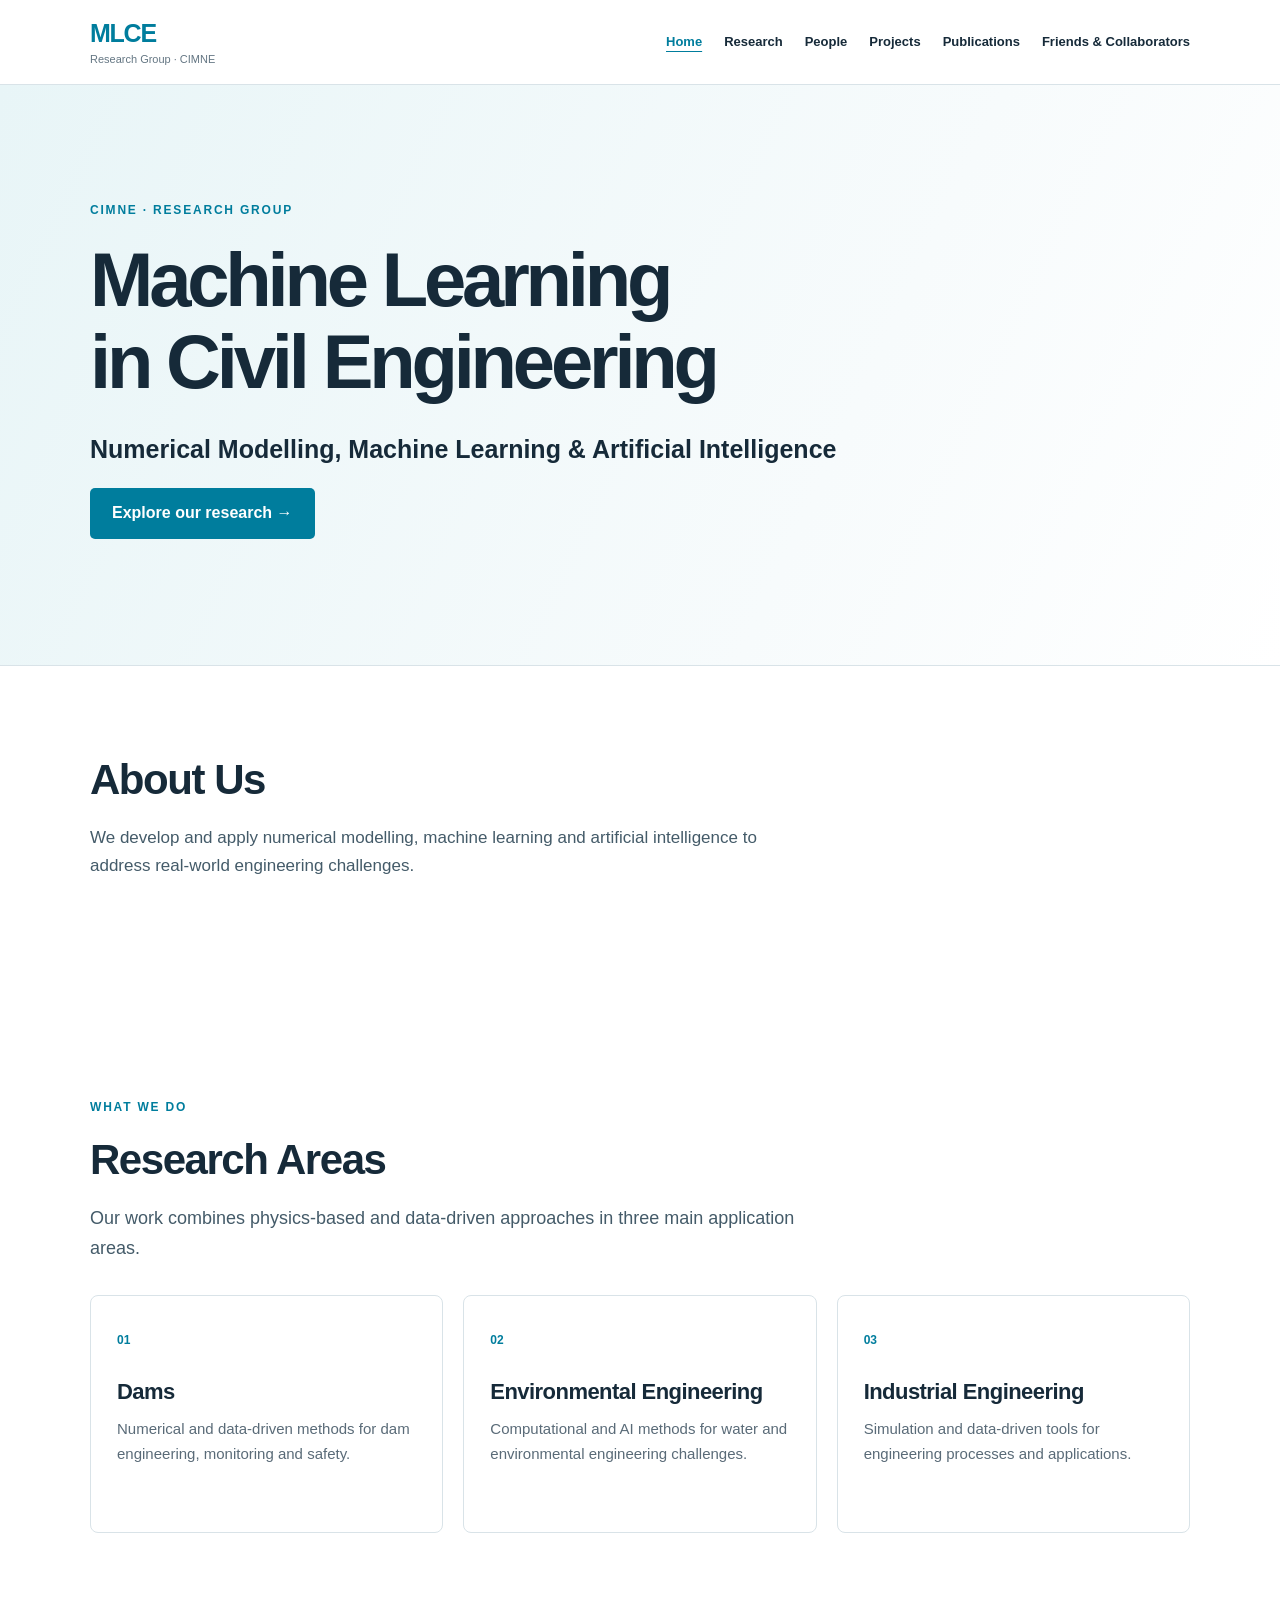
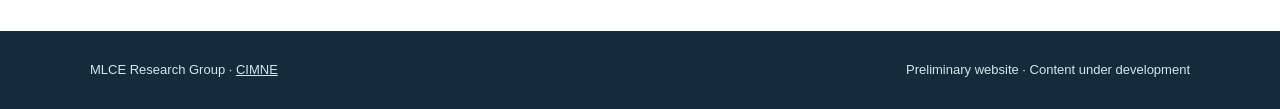
==== commit 8c014543: "Restructure MLCE website into six static pages" ====
--- a/index.html
+++ b/index.html
@@ -4,23 +4,23 @@
     <meta charset="UTF-8">
     <meta name="viewport" content="width=device-width, initial-scale=1">
     <meta name="description" content="Machine Learning in Civil Engineering (MLCE) research group at CIMNE. Numerical Modelling, Machine Learning & Artificial Intelligence.">
-    <title>MLCE | CIMNE Research Group</title>
+    <title>Home | MLCE | CIMNE Research Group</title>
     <link rel="stylesheet" href="styles.css">
   </head>
   <body>
     <a class="skip-link" href="#main-content">Skip to content</a>
     <header class="site-header">
       <div class="container header-inner">
-        <a href="#home" class="brand" aria-label="MLCE home">
+        <a href="index.html" class="brand" aria-label="MLCE home">
           <span class="brand-mark">MLCE</span>
           <span class="brand-affiliation">Research Group · CIMNE</span></a>
         <nav aria-label="Main navigation">
-          <a href="#home">Home</a>
-          <a href="#research">Research</a>
-          <a href="#people">People</a>
-          <a href="#projects">Projects</a>
-          <a href="#publications">Publications</a>
-          <a href="#friends">Friends &amp; Collaborators</a>
+          <a href="index.html" aria-current="page">Home</a>
+          <a href="research.html">Research</a>
+          <a href="people.html">People</a>
+          <a href="projects.html">Projects</a>
+          <a href="publications.html">Publications</a>
+          <a href="friends.html">Friends &amp; Collaborators</a>
         </nav>
       </div>
     </header>
@@ -30,13 +30,16 @@
           <p class="eyebrow">CIMNE · Research Group</p>
           <h1>Machine Learning<br>in Civil Engineering</h1>
           <p class="subtitle">Numerical Modelling, Machine Learning &amp; Artificial Intelligence</p>
-          <p class="hero-description">We develop and apply numerical modelling, machine learning and artificial intelligence to address real-world engineering challenges.</p>
-          <a class="cta" href="#research">Explore our research <span aria-hidden="true">→</span></a>
+          <a class="cta" href="research.html">Explore our research <span aria-hidden="true">→</span></a>
         </div>
+      </section>
+      <section id="about" class="section container">
+        <h2>About Us</h2>
+        <p class="hero-description">We develop and apply numerical modelling, machine learning and artificial intelligence to address real-world engineering challenges.</p>
       </section>
       <section id="research" class="section container">
         <p class="eyebrow">What we do</p>
-        <h2>Research</h2>
+        <h2>Research Areas</h2>
         <p class="intro">Our work combines physics-based and data-driven approaches in three main application areas.</p>
         <div class="cards">
           <article class="card">
@@ -55,209 +58,6 @@
             <p>Simulation and data-driven tools for engineering processes and applications.</p>
           </article>
         </div>
-        <div class="methods">
-          <strong>Methods &amp; Technologies</strong>
-          <p>Numerical Modelling · Machine Learning · Artificial Intelligence · Hybrid Modelling</p>
-        </div>
-      </section>
-      <section id="people" class="section section-alt">
-        <div class="container">
-          <p class="eyebrow">Our researchers</p>
-          <h2>People</h2>
-          <h3 class="people-category">Researchers</h3>
-          <div class="people-grid">
-            <article class="person-card">
-              <div class="person-photo-placeholder">Photo not available</div>
-              <h4>Fernando Salazar</h4>
-              <p>Full Research Professor, Group Leader</p>
-              <a href="https://sites.google.com/view/fernando-salazar-gonzalez" aria-label="Fernando Salazar's academic profile">Academic profile</a>
-            </article>
-            <article class="person-card">
-              <div class="person-photo-placeholder">Photo not available</div>
-              <h4>David J. Vicente</h4>
-              <p>Associate Research Professor</p>
-            </article>
-            <article class="person-card">
-              <div class="person-photo-placeholder">Photo not available</div>
-              <h4>Joaquín Irazábal</h4>
-              <p>Assistant Research Professor</p>
-            </article>
-            <article class="person-card">
-              <div class="person-photo-placeholder">Photo not available</div>
-              <h4>Carmen Andrade</h4>
-              <p>Senior Distinguished Professor</p>
-            </article>
-          </div>
-
-          <h3 class="people-category">PhD Students</h3>
-          <div class="people-grid">
-            <article class="person-card">
-              <div class="person-photo-placeholder">Photo not available</div>
-              <h4>Aryan Baibordy</h4>
-              <p>PhD Student</p>
-            </article>
-            <article class="person-card">
-              <div class="person-photo-placeholder">Photo not available</div>
-              <h4>Shakib Ayoubzadeh</h4>
-              <p>PhD Student</p>
-            </article>
-            <article class="person-card">
-              <div class="person-photo-placeholder">Photo not available</div>
-              <h4>Yasemin Er</h4>
-              <p>PhD Student</p>
-            </article>
-          </div>
-        </div>
-      </section>
-      <section id="projects" class="section container">
-        <p class="eyebrow">Our work</p>
-        <h2>Selected Projects</h2>
-        <p class="intro">A selection of research and technology transfer projects reflecting our work in numerical modelling, machine learning and artificial intelligence.</p>
-        <div class="cards projects-grid">
-          <article class="card project-card">
-            <h3>DAMSHAI</h3>
-            <p class="project-meta">2025–2028 · Dams</p>
-            <h4>Dam Structural Health Monitoring and Safety Assessment with an AI Agent</h4>
-            <p>Development and assessment of AI agents for dam safety, integrating monitoring data, numerical models and expert knowledge to support structural health monitoring and decision-making.</p>
-            <a href="https://cimne.com/es/proyecto-damshai-ia-presas/" aria-label="More information about DAMSHAI">More information</a>
-          </article>
-          <article class="card project-card">
-            <h3>PRONURB</h3>
-            <p class="project-meta">2024–2027 · Environmental Engineering</p>
-            <h4>Urban Air Quality Forecasting</h4>
-            <p>Development of urban-scale forecasting tools for NO₂ and PM₂.₅ concentrations, combining numerical models and artificial intelligence techniques.</p>
-          </article>
-          <article class="card project-card">
-            <h3>RESILINK</h3>
-            <p class="project-meta">2024–2026 · Industrial Engineering</p>
-            <h4>Resilient Buildings Equipped with Shear-Link Dissipators</h4>
-            <p>Numerical modelling and optimization of structural energy dissipation systems based on shear-link devices, supporting the design of more resilient buildings.</p>
-          </article>
-          <article class="card project-card">
-            <h3>DIGIT4WATER</h3>
-            <p class="project-meta">2022–2025 · Environmental Engineering</p>
-            <h4>Digital Tools for Advanced Wastewater Treatment</h4>
-            <p>Development of machine learning models and digital decision-support tools to predict pollutant removal efficiency in advanced tertiary wastewater treatment processes.</p>
-            <a href="https://cimne.com/es/five-new-cimne-research-projects-in-ecological-transition-funded-by-the-spanish-government/" aria-label="More information about DIGIT4WATER">More information</a>
-          </article>
-          <article class="card project-card">
-            <h3>DOLMEN</h3>
-            <p class="project-meta">2022–2026 · Dams</p>
-            <h4>Dynamic Warning Thresholds for Dam Safety</h4>
-            <p>Development of hybrid approaches combining finite element simulations and machine learning to predict dam behaviour and establish dynamic warning thresholds.</p>
-          </article>
-          <article class="card project-card">
-            <h3>TRISTAN</h3>
-            <p class="project-meta">2019–2022 · Dams</p>
-            <h4>New Computational Tools for Reliability-Based Dam Safety Assessment</h4>
-            <p>Development of computational methodologies for dam safety assessment incorporating reliability analysis, numerical simulations and data-driven techniques.</p>
-          </article>
-          <article class="card project-card">
-            <h3>OPTIPRO</h3>
-            <p class="project-meta">2020–2023 · Industrial Engineering</p>
-            <h4>Intelligent Optimization of Rotary Metal Forming Processes</h4>
-            <p>Advanced numerical simulation and machine learning techniques for the optimization of rotary metal forming processes and the development of digital twins.</p>
-            <a href="https://cimne.com/research/research-clusters/structural-and-particle-mechanics/structural-mechanics/" aria-label="More information about OPTIPRO">More information</a>
-          </article>
-          <article class="card project-card">
-            <h3>ACROPOLIS</h3>
-            <p class="project-meta">2020–2022 · Dams</p>
-            <h4>Reservoir Risk Classification Using GIS and Machine Learning</h4>
-            <p>Development of machine learning surrogate models and GIS-based tools to assess potential consequences of off-stream reservoir failure.</p>
-          </article>
-        </div>
-      </section>
-      <section id="publications" class="section section-alt">
-        <div class="container">
-          <p class="eyebrow">Research outputs</p>
-          <h2>Selected Publications</h2>
-          <ol class="publications-list">
-            <li>
-              <h3><a href="https://doi.org/10.1007/s13349-025-00910-4">Detection of outliers in dam monitoring time series with autoencoders.</a></h3>
-              <p>Irazábal, J., Salazar, F., Silva-Cancino, N., &amp; Vicente, D. J.</p>
-              <p><cite>Journal of Civil Structural Health Monitoring</cite>, 15, 1771–1792 (2025).</p>
-            </li>
-            <li>
-              <h3><a href="https://doi.org/10.1016/j.jece.2024.112530">Predictive modeling of Enterococcus sp. removal with limited data from different advanced oxidation processes: A machine learning approach.</a></h3>
-              <p>Pascacio, Pavel, Vicente, D. J., Salazar, F., Guerra-Rodríguez, S., &amp; Rodríguez-Chueca, J.</p>
-              <p><cite>Journal of Environmental Chemical Engineering</cite>, 12, 112530 (2024).</p>
-            </li>
-            <li>
-              <h3><a href="https://doi.org/10.1016/j.softx.2023.101598">SOLDIER: SOLution for Dam behavior Interpretation and safety Evaluation with boosted Regression trees.</a></h3>
-              <p>Salazar, F., Irazábal, J., &amp; Conde, A.</p>
-              <p><cite>SoftwareX</cite>, 25, 101598 (2024).</p>
-            </li>
-            <li>
-              <h3><a href="https://doi.org/10.1007/s40571-022-00550-1">A methodology for calibrating parameters in discrete element models based on machine learning surrogates.</a></h3>
-              <p>Irazábal, J., Salazar, F., &amp; Vicente, D. J.</p>
-              <p><cite>Computational Particle Mechanics</cite>, 10, 1031–1047 (2023).</p>
-            </li>
-            <li>
-              <h3><a href="https://doi.org/10.1016/j.engstruct.2022.114190">Coupling machine learning and stochastic finite element to evaluate heterogeneous concrete infrastructure.</a></h3>
-              <p>Salazar, F., &amp; Hariri-Ardebili, M. A.</p>
-              <p><cite>Engineering Structures</cite>, 260, 114190 (2022).</p>
-            </li>
-            <li>
-              <h3><a href="https://doi.org/10.3390/w13172387">Anomaly Detection in Dam Behaviour with Machine Learning Classification Models.</a></h3>
-              <p>Salazar, F., Conde, A., Irazábal, J., &amp; Vicente, D. J.</p>
-              <p><cite>Water</cite>, 13(17), 2387 (2021).</p>
-            </li>
-            <li>
-              <h3><a href="https://doi.org/10.1007/s11831-015-9157-9">Data-Based Models for the Prediction of Dam Behaviour: A Review and Some Methodological Considerations.</a></h3>
-              <p>Salazar, F., Morán, R., Toledo, M. Á., &amp; Oñate, E.</p>
-              <p><cite>Arch Comp Methods Eng</cite>, 24(1), 1–21 (2017).</p>
-            </li>
-            <li>
-              <h3><a href="https://doi.org/10.1016/j.strusafe.2015.05.001">An empirical comparison of machine learning techniques for dam behaviour modelling.</a></h3>
-              <p>Salazar, F., Toledo, M. Á., Oñate, E., &amp; Morán, R.</p>
-              <p><cite>Structural Safety</cite>, 56, 9–17 (2015).</p>
-            </li>
-          </ol>
-          <div class="publication-profiles">
-            <p>For a complete and updated list of publications, please visit our researchers' academic profiles.</p>
-            <ul>
-              <li><a href="https://sites.google.com/view/fernando-salazar-gonzalez">Fernando Salazar</a></li>
-              <li><a href="https://scholar.google.es/citations?user=nQSCQOwAAAAJ">David J. Vicente</a></li>
-              <li><a href="https://scholar.google.es/citations?user=T08dTR4AAAAJ">Joaquín Irazábal</a></li>
-            </ul>
-          </div>
-        </div>
-      </section>
-      <section id="friends" class="section container">
-        <h2>Friends &amp; Collaborators</h2>
-        <p class="intro">Research is also about people. Over the years, we have had the pleasure of working with researchers and colleagues who have contributed to our work and helped shape our group. Here are some of the people who have been part of our journey.</p>
-        <div class="people-grid">
-          <article class="person-card">
-            <div class="person-photo-placeholder">Photo not available</div>
-            <h3>Caterina Nogara</h3>
-            <a href="https://www.linkedin.com/in/caterina-nogara/" aria-label="LinkedIn profile of Caterina Nogara">LinkedIn profile</a>
-          </article>
-          <article class="person-card">
-            <div class="person-photo-placeholder">Photo not available</div>
-            <h3>Rocío L. Segura</h3>
-            <a href="https://www.linkedin.com/in/rocio-lilen-segura-9433b287/" aria-label="LinkedIn profile of Rocío L. Segura">LinkedIn profile</a>
-          </article>
-          <article class="person-card">
-            <div class="person-photo-placeholder">Photo not available</div>
-            <h3>Sergio R. López Chacón</h3>
-            <a href="https://www.linkedin.com/in/sergiolopezchacon/?isSelfProfile=false" aria-label="LinkedIn profile of Sergio R. López Chacón">LinkedIn profile</a>
-          </article>
-          <article class="person-card">
-            <div class="person-photo-placeholder">Photo not available</div>
-            <h3>Jorge Rodríguez Chueca</h3>
-            <a href="https://www.linkedin.com/in/jorge-rodr%C3%ADguez-chueca-48218866/" aria-label="LinkedIn profile of Jorge Rodríguez Chueca">LinkedIn profile</a>
-          </article>
-          <article class="person-card">
-            <div class="person-photo-placeholder">Photo not available</div>
-            <h3>Rafael Morán</h3>
-            <a href="https://www.linkedin.com/in/rafamoran/" aria-label="LinkedIn profile of Rafael Morán">LinkedIn profile</a>
-          </article>
-          <article class="person-card">
-            <div class="person-photo-placeholder">Photo not available</div>
-            <h3>Nathalia Silva-Cancino</h3>
-            <a href="https://www.linkedin.com/in/nathalia-silvac992/" aria-label="LinkedIn profile of Nathalia Silva-Cancino">LinkedIn profile</a>
-          </article>
-        </div>
       </section>
     </main>
     <footer class="footer">
--- a/styles.css
+++ b/styles.css
@@ -23,6 +23,9 @@
 }
 
 body {
+  min-height: 100vh;
+  display: flex;
+  flex-direction: column;
   margin: 0;
   font-family: Inter, Arial, Helvetica, sans-serif;
   line-height: 1.65;
@@ -32,6 +35,21 @@
 
 a {
   color: inherit;
+}
+
+main {
+  flex: 1;
+}
+
+nav a[aria-current="page"] {
+  color: var(--blue);
+  text-decoration: underline;
+  text-underline-offset: 5px;
+}
+
+nav a:focus-visible {
+  outline: 2px solid var(--blue);
+  outline-offset: 3px;
 }
 
 .container {
@@ -152,7 +170,8 @@
   background: #f6f9fa;
 }
 
-.section h2 {
+.section > h2,
+.page-title {
   font-size: clamp(30px, 4vw, 42px);
   line-height: 1.15;
   letter-spacing: -.035em;
@@ -186,6 +205,7 @@
   color: var(--blue);
 }
 
+.card h2,
 .card h3 {
   font-size: 22px;
   letter-spacing: -.025em;
@@ -209,6 +229,11 @@
 .methods p {
   color: #526675;
   margin: 6px 0 0;
+}
+
+.methods h2 {
+  margin: 0;
+  font-size: 18px;
 }
 
 .muted {
@@ -246,6 +271,7 @@
   font-size: 13px;
 }
 
+.person-card h2,
 .person-card h3,
 .person-card h4 {
   margin: 20px 0 8px;
@@ -281,7 +307,7 @@
   overflow-wrap: anywhere;
 }
 
-.project-card h3 {
+.project-card h2 {
   margin-top: 0;
   color: var(--blue);
 }
@@ -290,7 +316,7 @@
   font-size: 13px;
 }
 
-.project-card h4 {
+.project-card h3 {
   margin: 20px 0 12px;
   font-size: 18px;
   line-height: 1.35;
@@ -320,7 +346,7 @@
   margin-bottom: 28px;
 }
 
-.publications-list h3 {
+.publications-list h2 {
   margin: 0 0 8px;
   font-size: 18px;
   line-height: 1.4;
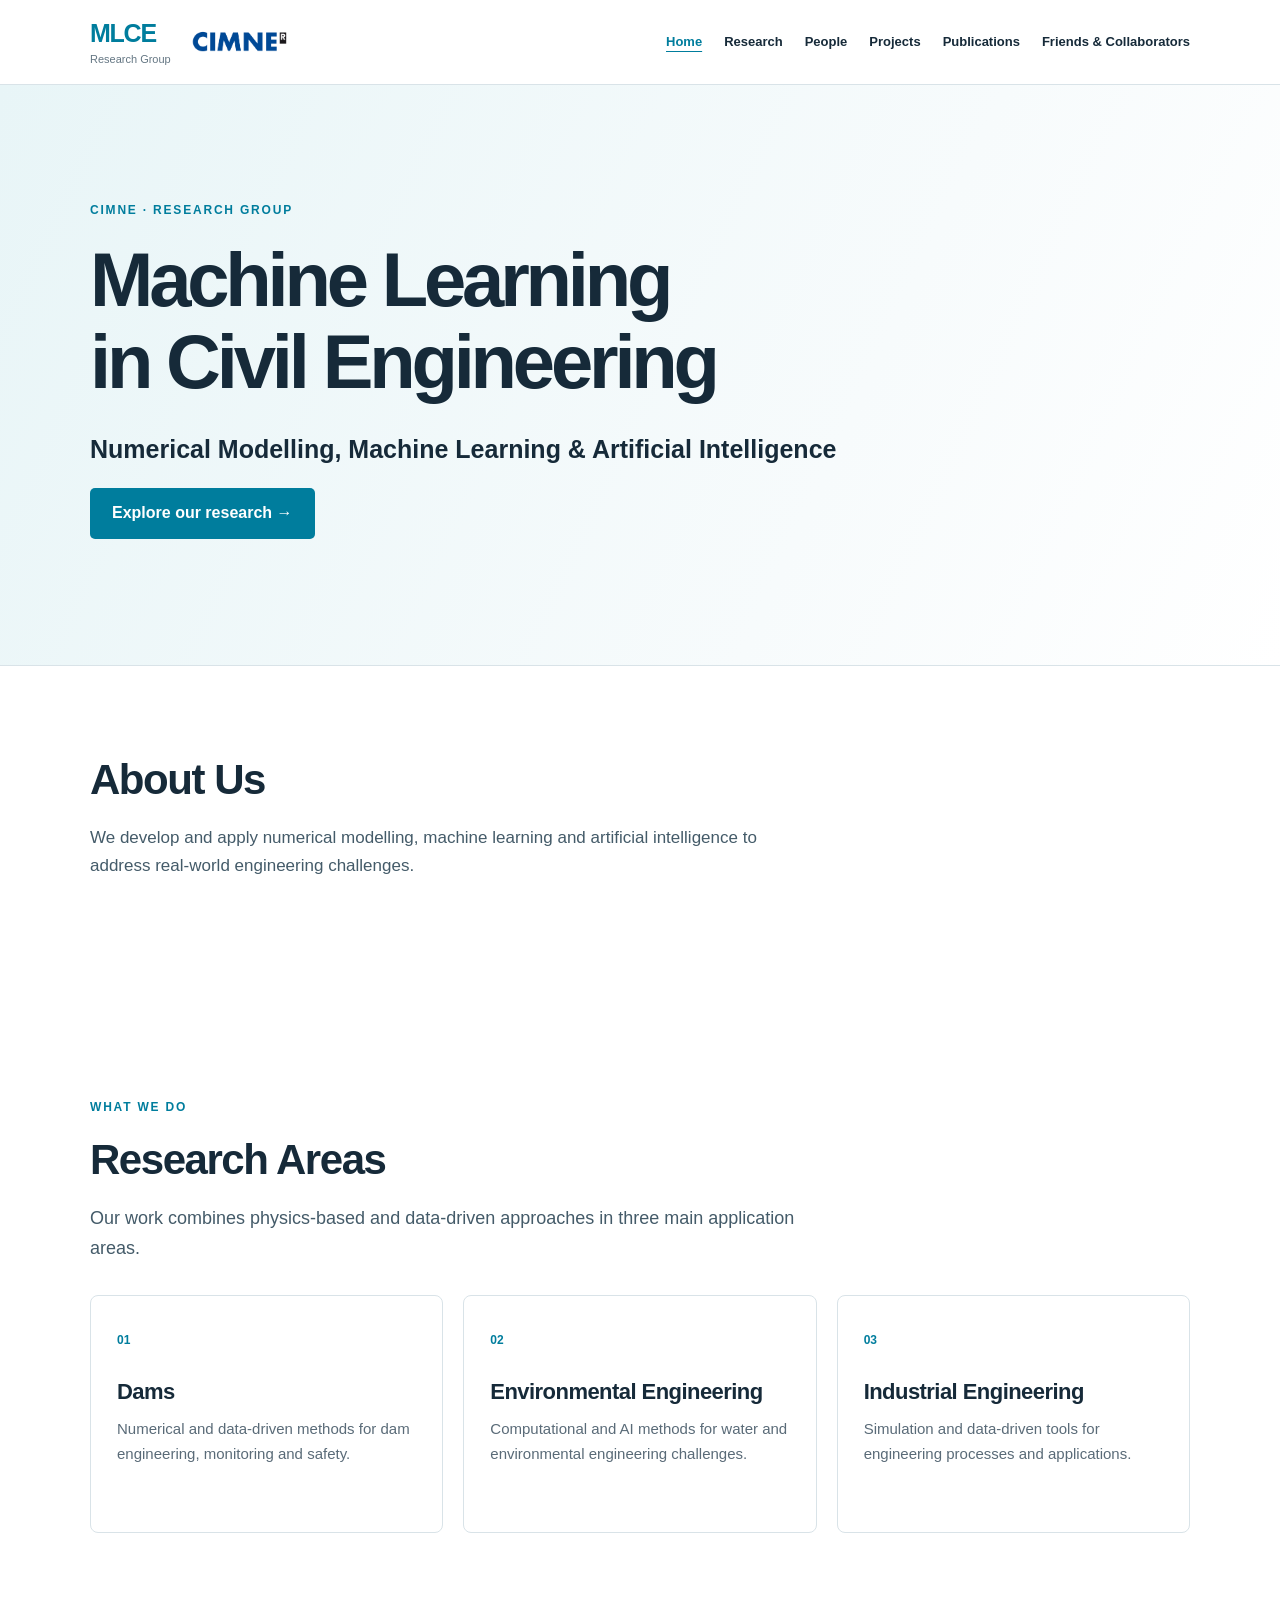
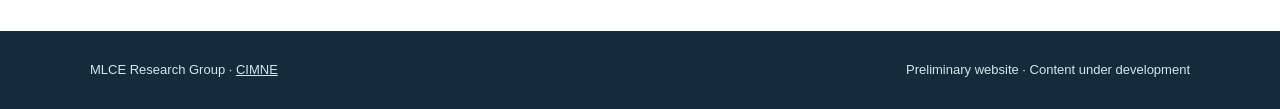
==== commit d6cc889a: "Update group portraits, membership and CIMNE branding" ====
--- a/index.html
+++ b/index.html
@@ -13,7 +13,9 @@
       <div class="container header-inner">
         <a href="index.html" class="brand" aria-label="MLCE home">
           <span class="brand-mark">MLCE</span>
-          <span class="brand-affiliation">Research Group · CIMNE</span></a>
+          <span class="brand-affiliation">Research Group</span>
+          <img class="brand-logo" src="assets/images/cimne-colour.png" alt="CIMNE" width="571" height="140">
+        </a>
         <nav aria-label="Main navigation">
           <a href="index.html" aria-current="page">Home</a>
           <a href="research.html">Research</a>
--- a/styles.css
+++ b/styles.css
@@ -75,8 +75,10 @@
 
 .brand {
   text-decoration: none;
-  display: flex;
-  flex-direction: column;
+  display: grid;
+  grid-template-columns: max-content 100px;
+  column-gap: 18px;
+  flex-shrink: 0;
   line-height: 1.2;
 }
 
@@ -88,9 +90,19 @@
 }
 
 .brand-affiliation {
+  grid-column: 1;
   font-size: 11px;
   color: var(--muted);
   margin-top: 5px;
+}
+
+.brand-logo {
+  grid-column: 2;
+  grid-row: 1 / 3;
+  align-self: center;
+  display: block;
+  width: 100px;
+  height: auto;
 }
 
 nav {
@@ -248,7 +260,7 @@
 
 .people-grid {
   display: grid;
-  grid-template-columns: repeat(auto-fit, minmax(min(100%, 230px), 1fr));
+  grid-template-columns: repeat(auto-fill, minmax(min(100%, 230px), 1fr));
   gap: 20px;
 }
 
@@ -258,6 +270,37 @@
   border-radius: 8px;
   background: #fff;
   overflow-wrap: anywhere;
+}
+
+.person-photo {
+  display: block;
+  width: 100%;
+  height: auto;
+  aspect-ratio: 1;
+  object-fit: cover;
+  border-radius: 5px;
+}
+
+.person-photo-frame {
+  aspect-ratio: 1;
+  overflow: hidden;
+  border-radius: 5px;
+}
+
+.person-photo-zoom {
+  transform: scale(1.4);
+  transform-origin: 50% 25%;
+}
+
+/* Crop the supplied decorative borders within the shared square frame. */
+.person-photo-david {
+  transform: scale(1.32);
+  transform-origin: 28% 24%;
+}
+
+.person-photo-carmen {
+  transform: scale(1.32);
+  transform-origin: 30% 33%;
 }
 
 .person-photo-placeholder {
